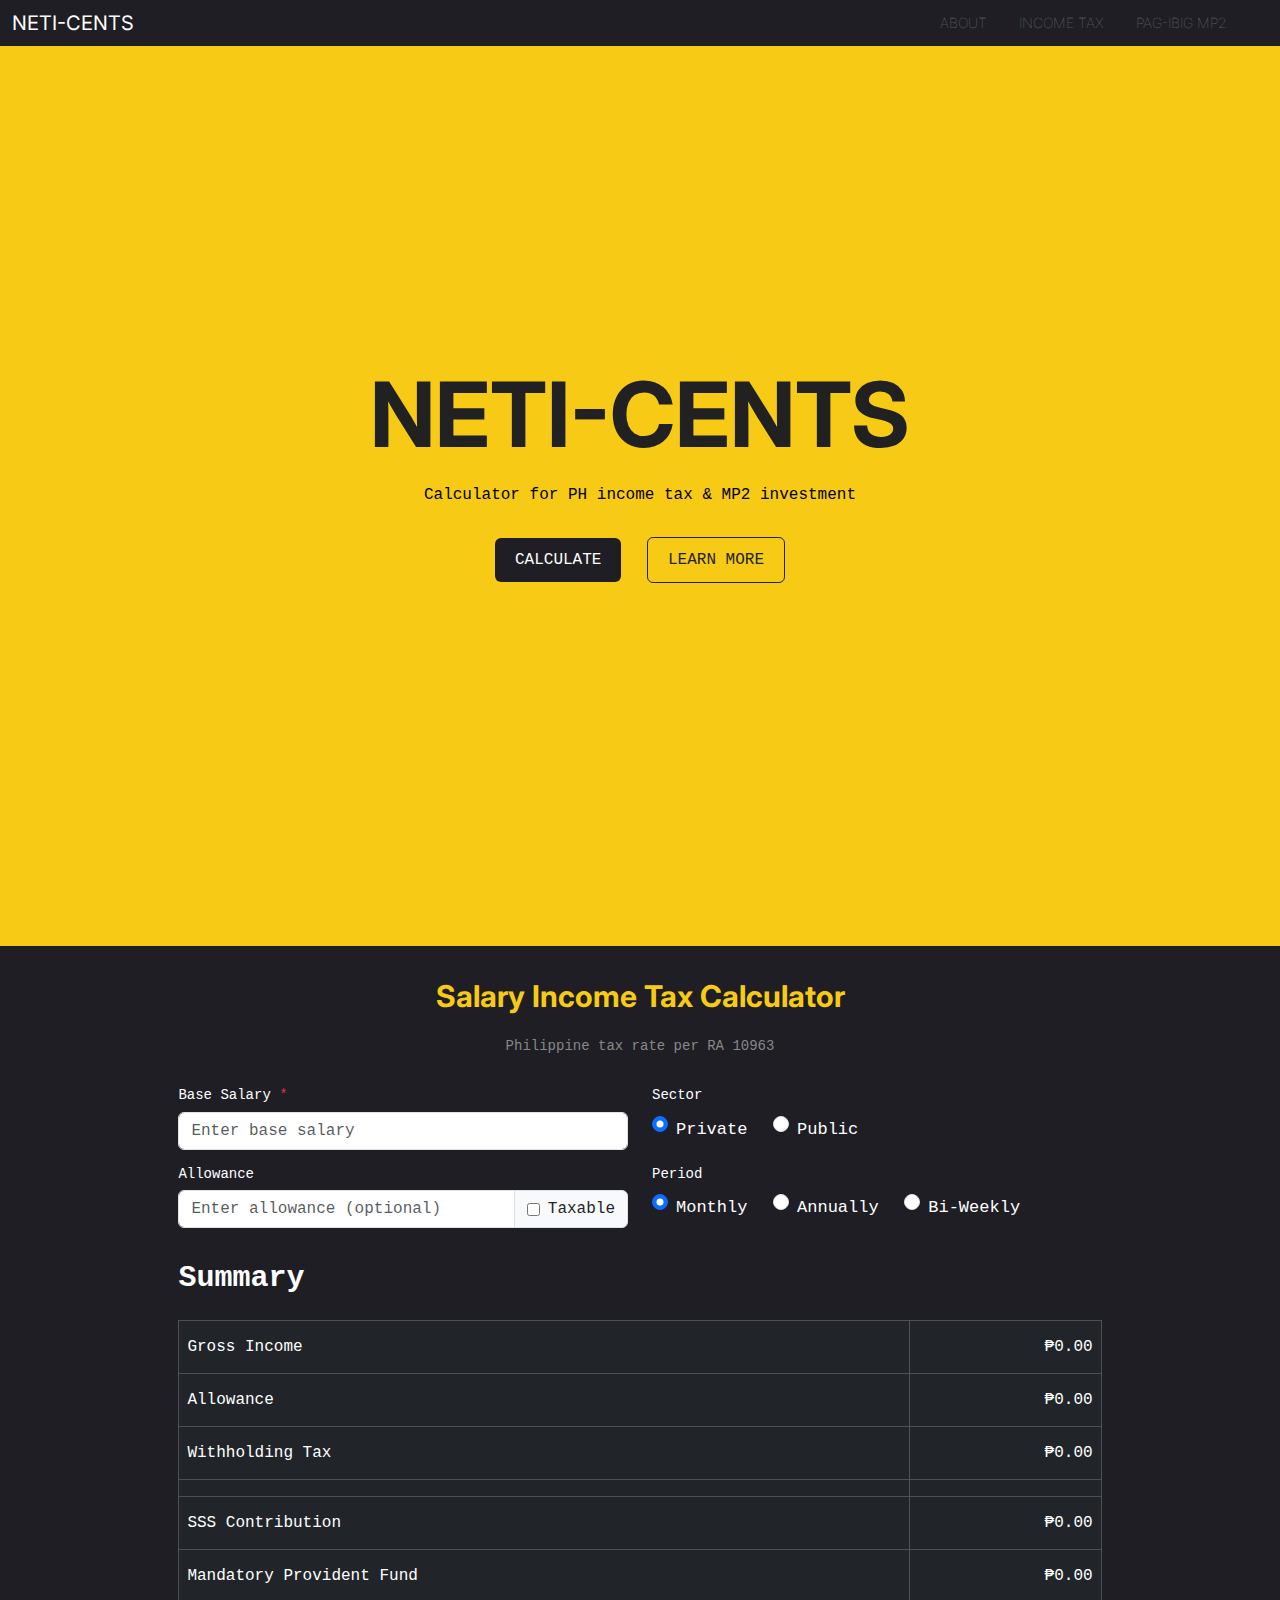
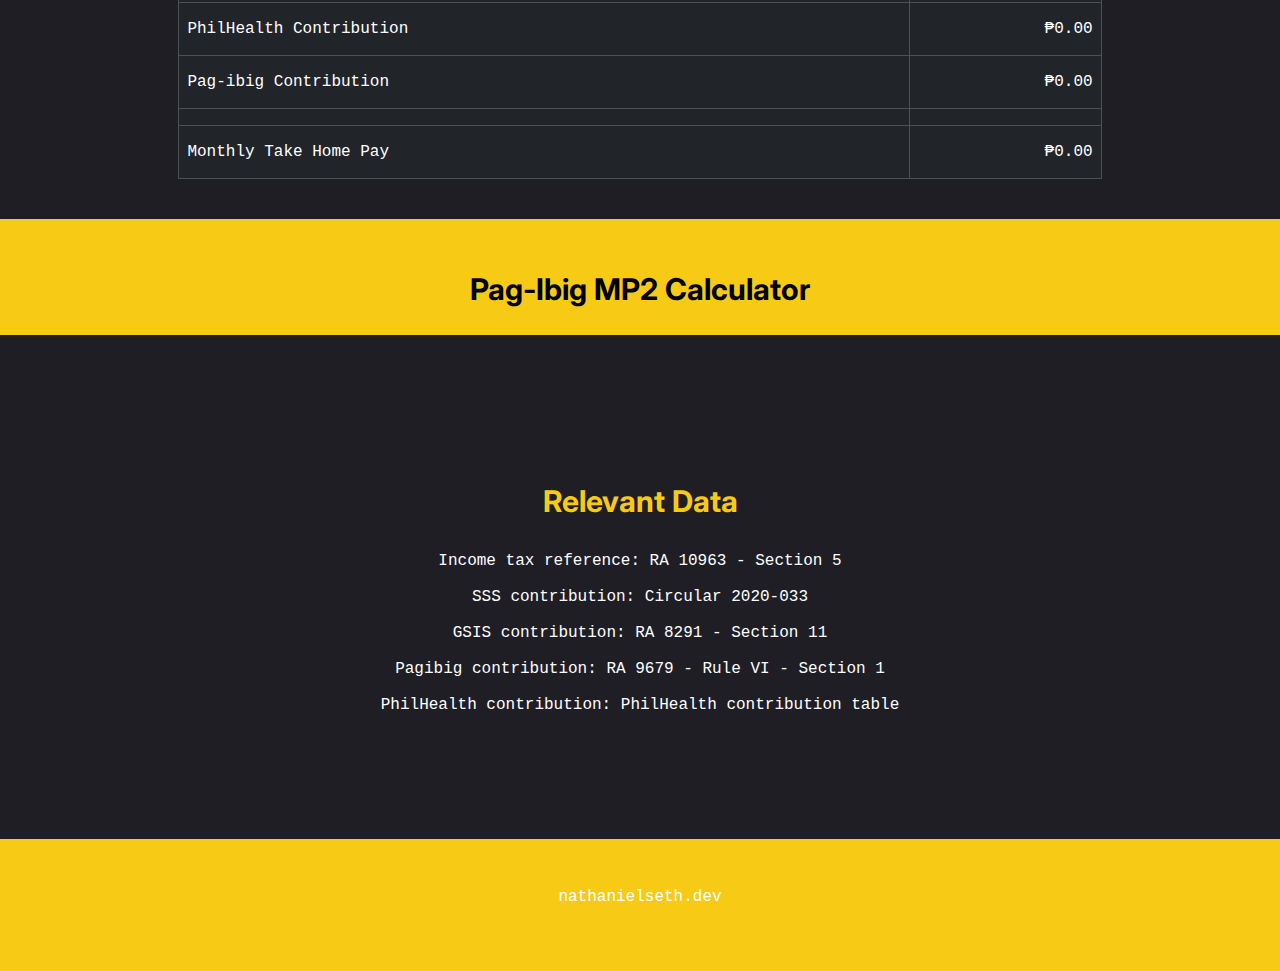
==== index.html @ 1120390a "coloring revamp" ====
<!DOCTYPE html>
<html lang="en">
<head>
    <meta charset="UTF-8">
    <meta name="viewport" content="width=device-width, initial-scale=1.0">
    <title>Neti-Cents</title>
    <link href="https://cdn.jsdelivr.net/npm/bootstrap@5.3.1/dist/css/bootstrap.min.css" rel="stylesheet">
    <link rel="stylesheet" href="src/styles.css">
    <link rel="preconnect" href="https://fonts.googleapis.com">
    <link rel="preconnect" href="https://fonts.gstatic.com" crossorigin>
    <link href="https://fonts.googleapis.com/css2?family=Inter:wght@700&display=swap" rel="stylesheet">
</head>
<body>
    <!-- Navbar -->
    <nav class="navbar navbar-expand-lg navbar-dark bg-f7cb15" aria-label="Fifth navbar example">
        <div class="container-fluid">
            <a class="navbar-brand text-yellow inter" href="#">NETI-CENTS</a>
            <button class="navbar-toggler" type="button" data-bs-toggle="collapse" data-bs-target="#navbarsExample05"
                aria-controls="navbarsExample05" aria-expanded="false" aria-label="Toggle navigation">
                <span class="navbar-toggler-icon"></span>
            </button>
            <div class="collapse navbar-collapse" id="navbarsExample05">
                <ul class="navbar-nav ms-auto mb-2 mb-lg-0">
                    <li class="nav-item">
                        <a class="nav-link active" aria-current="page" href="#about">ABOUT</a>
                    </li>
                    <li class="nav-item">
                        <a class="nav-link active" href="#income-tax" data-bs-offset="0">INCOME TAX</a>
                    </li>
                    <li class="nav-item">
                        <a class="nav-link active" href="#mp2-dividends">PAG-IBIG MP2</a>
                    </li>
                </ul>
            </div>
        </div>
    </nav>

    <!-- About Section -->
    <section id="about" class="min-vh-100 d-flex align-items-center text-center yellow">
        <div class="container mb-5">
            <h1 class="text-uppercase fw-bolder display-1 neticents mt-0">NETI-CENTS</h1>
            <p class="text-black mt-1 mb-4">
          Calculator for PH income tax & MP2 investment
        </p>
            <div>
                <a href="#income-tax" class="btn btn-custom me-2">CALCULATE</a>
                <a href="#" class="btn btn-custom btn-learn-more ms-2">LEARN MORE</a>
            </div>
        </div>
    </section>

    <!-- Income Tax Calculator Container -->
    <section id="income-tax" class="py-4">
      <div class="container">
        <h2 class="text-center mt-2 inter">Salary Income Tax Calculator</h2>
        <h5 class="text-center mt-0 text-gray">
          Philippine tax rate per RA 10963
        </h5>
        <div class="row">
          <div class="col-md-6">
            <h5 class="text-white mt-4">
              Base Salary <span class="text-danger">*</span>
            </h5>
            <div class="mb-3">
              <input
                type="text"
                class="form-control"
                id="baseSalary"
                placeholder="Enter base salary"
                required
                oninput="this.value = formatNumber(this.value);"
              />
            </div>

            <h5 class="text-white">Allowance</h5>
            <div class="mb-3">
              <div class="input-group">
                <input
                  type="text"
                  class="form-control"
                  id="allowance"
                  placeholder="Enter allowance (optional)"
                  oninput="this.value = formatNumber(this.value);"
                />
                <div class="input-group-text">
                  <input type="checkbox" id="allowanceTaxable" />
                  <span class="ms-2">Taxable</span>
                </div>
              </div>
            </div>
          </div>
          <div class="col-md-6">
            <h5 class="text-white mt-4">Sector</h5>
            <div class="form-check form-check-inline">
              <input
                class="form-check-input"
                type="radio"
                name="sector"
                id="privateSector"
                value="private"
                checked
              />
              <label
                class="form-check-label text-white smaller-label"
                for="privateSector"
                >Private</label
              >
            </div>
            <div class="form-check form-check-inline">
              <input
                class="form-check-input"
                type="radio"
                name="sector"
                id="publicSector"
                value="public"
              />
              <label
                class="form-check-label text-white smaller-label"
                for="publicSector"
                >Public</label
              >
            </div>

            <h5 class="text-white mt-3">Period</h5>
            <div class="form-check form-check-inline">
              <input
                class="form-check-input"
                type="radio"
                name="period"
                id="monthly"
                value="monthly"
                checked
              />
              <label
                class="form-check-label text-white smaller-label"
                for="monthly"
                >Monthly</label
              >
            </div>
            <div class="form-check form-check-inline">
              <input
                class="form-check-input"
                type="radio"
                name="period"
                id="annually"
                value="annually"
              />
              <label
                class="form-check-label text-white smaller-label"
                for="annually"
                >Annually</label
              >
            </div>
            <div class="form-check form-check-inline">
              <input
                class="form-check-input"
                type="radio"
                name="period"
                id="biWeekly"
                value="bi-weekly"
              />
              <label
                class="form-check-label text-white smaller-label"
                for="biWeekly"
                >Bi-Weekly</label
              >
            </div>
          </div>
        </div>
      </div>

      <!-- Summary Table -->
      <div class="container">
        <h2 class="text-white mt-3">Summary</h2>
        <div class="table-responsive mt-0">
          <table class="table table-bordered table-dark">
            <tbody>
              <tr>
                <td class="tableText">Gross Income</td>
                <td class="tableAmount tableText">
                  ₱<span id="grossIncome">0.00</span>
                </td>
              </tr>
              <tr>
                <td class="tableText">Allowance</td>
                <td class="tableAmount tableText">
                  ₱<span id="allowanceAmount">0.00</span>
                </td>
              </tr>
              <tr></tr>
              <tr>
                <td class="tableText">Withholding Tax</td>
                <td class="tableAmount tableText">
                  ₱<span id="allowanceAmount">0.00</span>
                </td>
              </tr>
              <tr>
                <td></td>
                <td><span></span></td>
              </tr>
              <tr>
                <td class="tableText">SSS Contribution</td>
                <td class="tableAmount tableText">
                  ₱<span id="sssAmount">0.00</span>
                </td>
              </tr>
              <tr>
                <td class="tableText">Mandatory Provident Fund</td>
                <td class="tableAmount tableText">
                  ₱<span id="mpfAmount">0.00</span>
                </td>
              </tr>
              <tr>
                <td class="tableText">PhilHealth Contribution</td>
                <td class="tableAmount tableText">
                  ₱<span id="philhealthAmount tableText">0.00</span>
                </td>
              </tr>
              <tr>
                <td class="tableText">Pag-ibig Contribution</td>
                <td class="tableAmount tableText">
                  ₱<span id="pagibigAmount">0.00</span>
                </td>
              </tr>
              <tr>
                <td></td>
                <td><span></span></td>
              </tr>
              <tr>
                <td class="tableText">Monthly Take Home Pay</td>
                <td class="tableAmount tableText">
                  ₱<span id="takeHomePay">0.00</span>
                </td>
              </tr>
            </tbody>
          </table>
        </div>
      </div>
    </section>

    <!-- MP2 Dividends Calculator -->
    <section id="mp2-dividends" class="py-1 yellow">
      <div class="container">
        <h2 class="text-center mt-5 text-black inter">Pag-Ibig MP2 Calculator</h2>
      </div>
    </section>

    <!-- Relevant Data Section -->
    <section id="relevant-data class="py-1 white">
      <div class="container-fluid">
        <h2 class="text-center mt-5 inter">Relevant Data</h2>
        <p class="text-center">
          Income tax reference: RA 10963 - Section 5<br />SSS contribution:
          Circular 2020-033<br />GSIS contribution: RA 8291 - Section 11<br />Pagibig
          contribution: RA 9679 - Rule VI - Section 1<br />PhilHealth
          contribution: PhilHealth contribution table
        </p>
      </div>
    </section>

    <!-- Footer -->
    <footer>
      <div>
        <p>nathanielseth.dev</p>
      </div>
    </footer>

    <script src="https://cdn.jsdelivr.net/npm/bootstrap@5.3.1/dist/js/bootstrap.min.js"></script>
    <script src="src/script.js"></script>
  </body>
</html>
---- src/styles.css ----
body,
h2,
h3,
h4,
h5,
#text,
#text2,
#text3,
#text4,
#hidden {
  font-family: 'Jetbrains Mono', monospace;
}

body {
  background-color: #1e1e24;
  font-style: normal;
  font-weight: 400;
  line-height: 36px;
  margin: 0;
  color: #ffffff;
}

section {
  position: relative;
  padding: 100px 13vw;
}

.container3 {
  margin: 2rem 4rem;
  padding: 2rem 4rem;
  background: rgba(255, 255, 255, 0.3);
  box-shadow: 5px 4px 4px rgba(0, 0, 0, 0.25);
}

.neticents {
  font-family: 'Inter';
  font-weight: bold;
  font-size: 90px;
  margin-top: -200;
  color: #212121;
}

#text {
  font-size: 20px;
  margin-top: 30px;
}

.smaller-label {
  font-size: 17px;
}

.btn-custom {
  background-color: #1e1e24;
  color: #ffffff;
  border: none;
  padding: 10px 20px;
  text-decoration: none;
  transition: background-color 0.3s ease, transform 0.3s ease;
}

.btn-custom:hover {
  background-color: #ffffff;
  color: #000;
  transform: scale(1.05);
}

.btn-custom:focus {
  outline: none;
}

.btn-learn-more {
  background-color: transparent;
  border: 1.5px solid #212121;
  color: #212121;
}

.btn-learn-more:hover {
  background-color: transparent;
  color: #ffffff;
  border: 1px solid #ffffff;
}

.navbar {
  background: #1e1e24;
  display: flex;
  justify-content: flex-end;
  align-items: center;
  padding: 0px;
}

.navbar a.nav-link {
  font-family: 'Inter';
  font-size: 14px;
  font-weight: 100;
  margin: 0 -17px;
  padding: 3px 5px;
  text-decoration: none;
  transition: color 0.3s;
}

.navbar a.nav-link:hover {
  color: #ffffff !important;
}

.navbar-toggler {
  color: black;
}

.navbar-toggler-icon {
  background-color: black;
}

.navbar a.nav-link.active {
  color: gray;
}

.nav-item {
  padding-right: 50px;
}

h2 {
  font-weight: 700;
  font-size: 30px;
  color: #f7cb15;
  margin-top: 600px;
  margin-bottom: 1.5rem;
}

.slabs li {
  font-weight: 300;
  font-size: 22px;
  color: #000000;
}

#text2,
#text3,
#text4 {
  font-weight: 300;
  font-size: 22px;
  color: #ffffff;
}

ul,
li {
  list-style-type: none;
}

.container3 ul li::before {
  content: '\2022';
  color: #020074;
  font-weight: bold;
  display: inline-block;
  width: 1em;
  margin-left: -1em;
  margin-right: 0.5em;
}

h3 {
  font-weight: 700;
  font-size: 30px;
  color: #f7cb15;
  margin-top: 3rem;
  margin-bottom: 3rem;
}

h5 {
  font-weight: lighter;
  font-size: 14px;
  color: #f7cb15;
}

#main-footer {
  background: #f7cb15;
  color: #ffffff;
  text-align: center;
  padding: 10px;
  height: 230px;
}

footer {
  background: #f7cb15;
  color: #ffffff;
  text-align: center;
  padding: 40px 0;
}

.container-box {
  background: #ffffff;
  box-shadow: 8px 4px 4px rgba(0, 0, 0, 0.25);
  display: flex;
  flex-wrap: wrap;
  justify-content: center;
  align-items: center;
  width: 400px;
  height: max-content;
  padding: 1rem;
}

.text-gray {
  color: #888888;
}

.tableAmount {
  text-align: right;
}

.tableText {
  font-size: 16px;
}

.yellow {
  background: #f7cb15;
}

.inter {
  font-family: 'Inter';
}
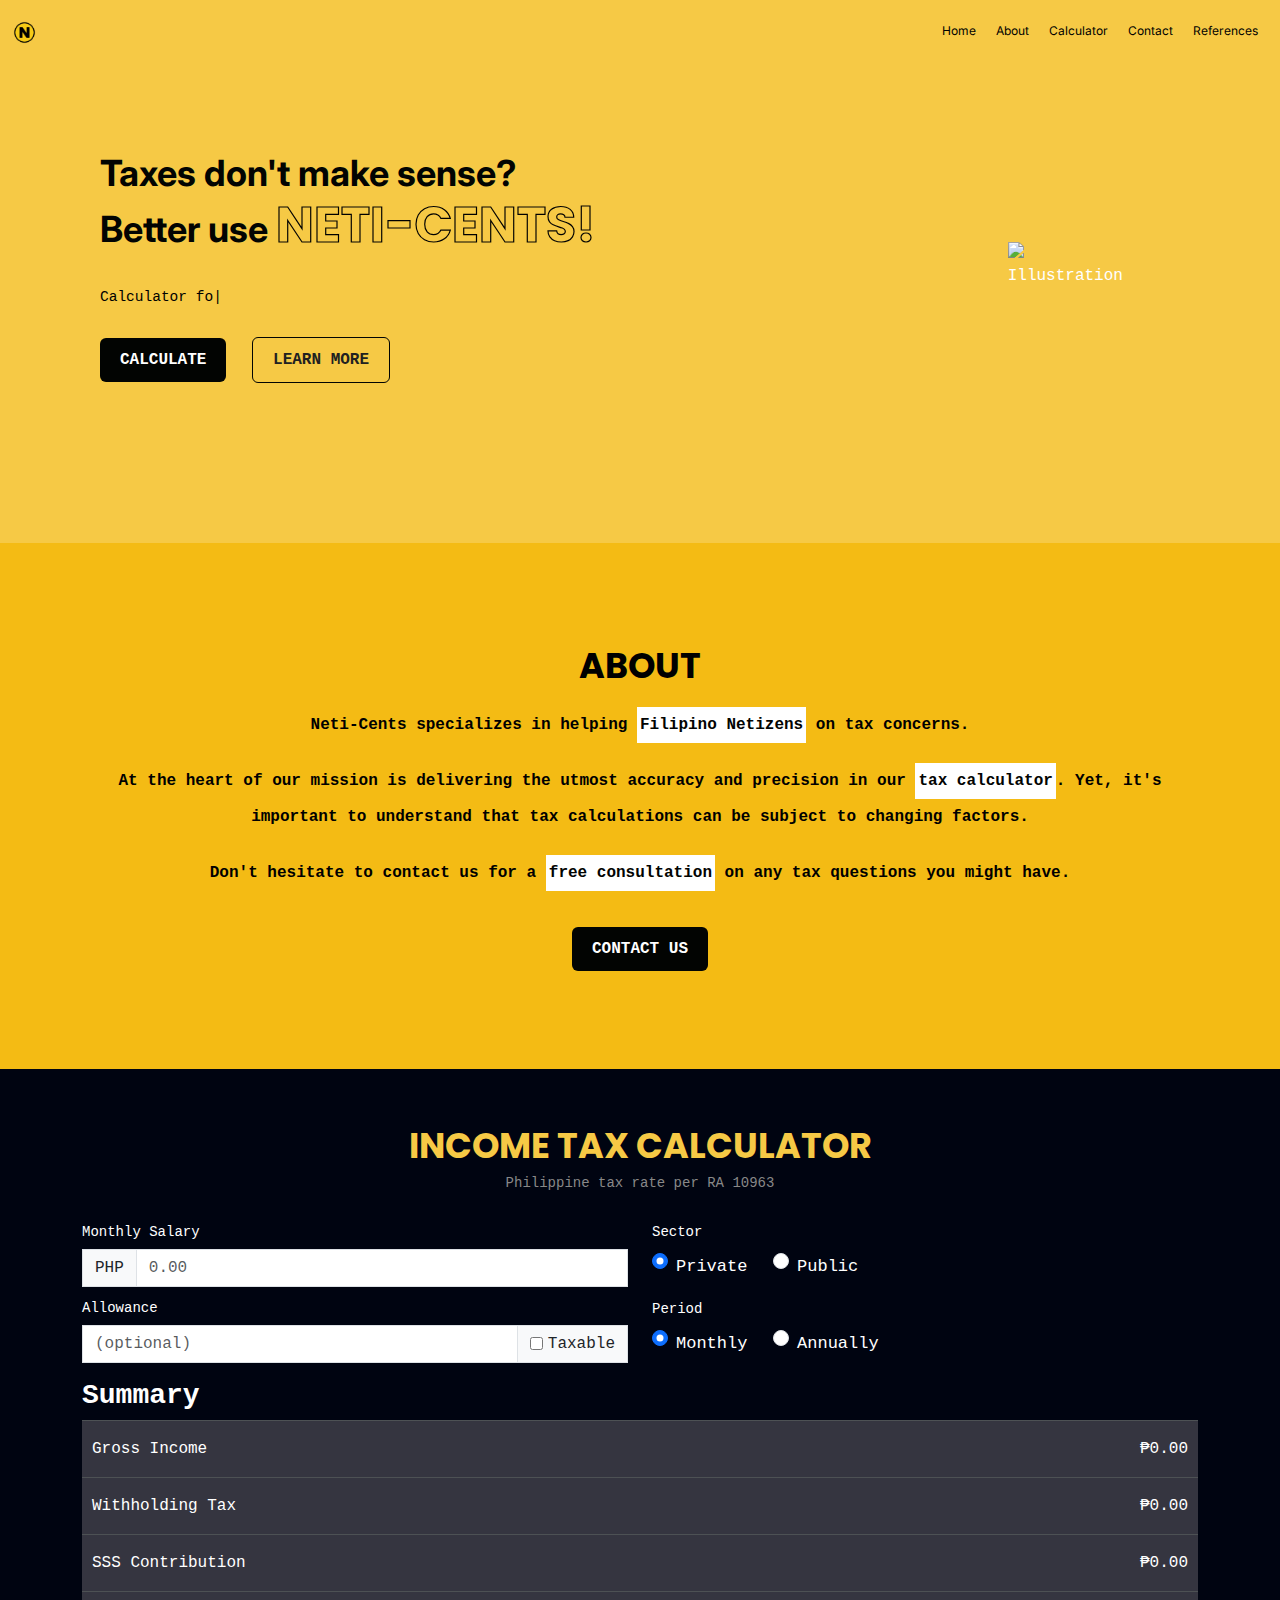
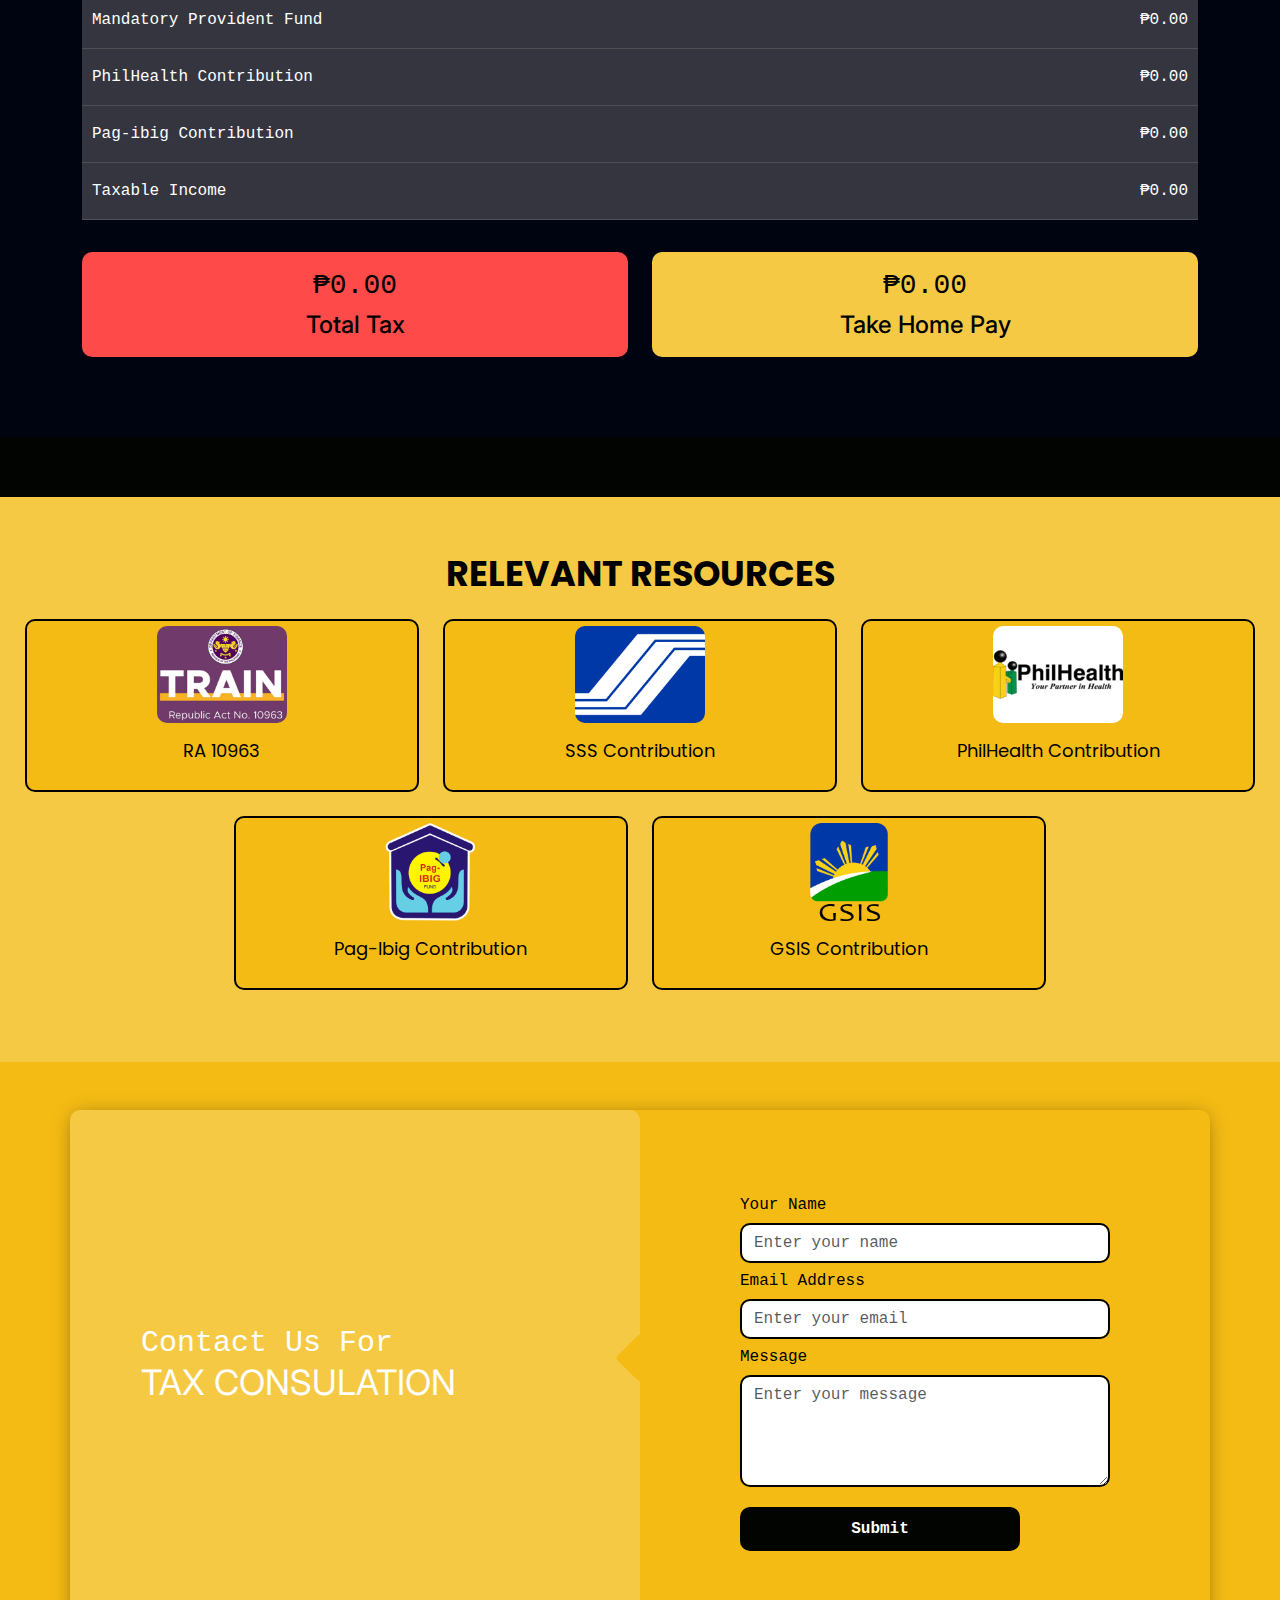
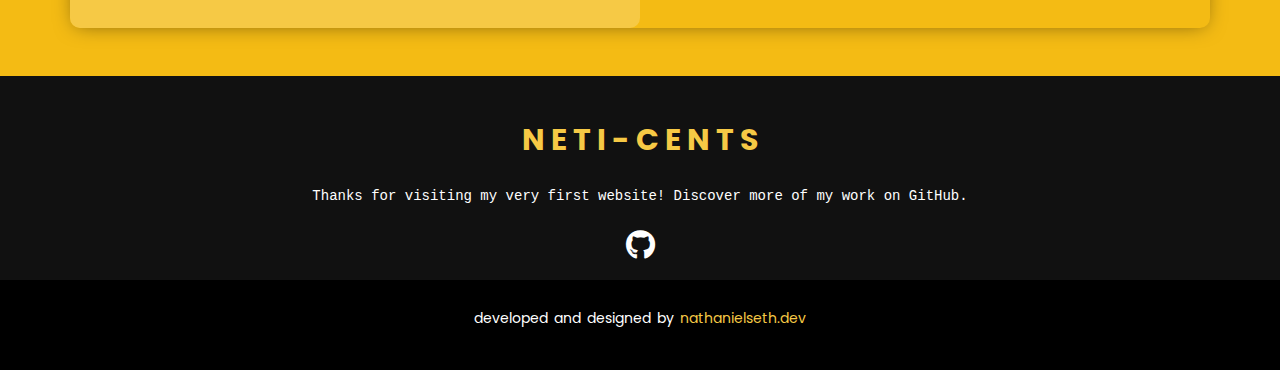
==== commit 6824987c: "styles: UI overhaul- add: about, contacts" ====
--- a/index.html
+++ b/index.html
@@ -1,271 +1,323 @@
 <!DOCTYPE html>
 <html lang="en">
+
 <head>
-    <meta charset="UTF-8">
-    <meta name="viewport" content="width=device-width, initial-scale=1.0">
-    <title>Neti-Cents</title>
-    <link href="https://cdn.jsdelivr.net/npm/bootstrap@5.3.1/dist/css/bootstrap.min.css" rel="stylesheet">
-    <link rel="stylesheet" href="src/styles.css">
-    <link rel="preconnect" href="https://fonts.googleapis.com">
-    <link rel="preconnect" href="https://fonts.gstatic.com" crossorigin>
-    <link href="https://fonts.googleapis.com/css2?family=Inter:wght@700&display=swap" rel="stylesheet">
+  <meta charset="UTF-8" />
+  <meta name="viewport" content="width=device-width, initial-scale=1.0" />
+  <title>Neti-Cents</title>
+  <meta name="description" content="Neti-Cents - Calculator for PH income tax" />
+  <link href="https://cdn.jsdelivr.net/npm/bootstrap@5.3.1/dist/css/bootstrap.min.css" rel="stylesheet" />
+  <link rel="stylesheet" href="styles/styles.css" />
+  <link rel="preconnect" href="https://fonts.googleapis.com" />
+  <link rel="preconnect" href="https://fonts.gstatic.com" crossorigin>
+  <link href="https://fonts.googleapis.com/css2?family=Inter:wght@700&family=Poppins:wght@500&display=swap"
+    rel="stylesheet">
+  <link href="https://fonts.googleapis.com/css2?family=Inter:wght@700&display=swap" rel="stylesheet" />
+  <link rel="stylesheet" href="https://cdnjs.cloudflare.com/ajax/libs/font-awesome/5.15.4/css/all.min.css" />
 </head>
+
 <body>
-    <!-- Navbar -->
-    <nav class="navbar navbar-expand-lg navbar-dark bg-f7cb15" aria-label="Fifth navbar example">
-        <div class="container-fluid">
-            <a class="navbar-brand text-yellow inter" href="#">NETI-CENTS</a>
-            <button class="navbar-toggler" type="button" data-bs-toggle="collapse" data-bs-target="#navbarsExample05"
-                aria-controls="navbarsExample05" aria-expanded="false" aria-label="Toggle navigation">
-                <span class="navbar-toggler-icon"></span>
-            </button>
-            <div class="collapse navbar-collapse" id="navbarsExample05">
-                <ul class="navbar-nav ms-auto mb-2 mb-lg-0">
-                    <li class="nav-item">
-                        <a class="nav-link active" aria-current="page" href="#about">ABOUT</a>
-                    </li>
-                    <li class="nav-item">
-                        <a class="nav-link active" href="#income-tax" data-bs-offset="0">INCOME TAX</a>
-                    </li>
-                    <li class="nav-item">
-                        <a class="nav-link active" href="#mp2-dividends">PAG-IBIG MP2</a>
-                    </li>
-                </ul>
-            </div>
-        </div>
-    </nav>
-
-    <!-- About Section -->
-    <section id="about" class="min-vh-100 d-flex align-items-center text-center yellow">
-        <div class="container mb-5">
-            <h1 class="text-uppercase fw-bolder display-1 neticents mt-0">NETI-CENTS</h1>
-            <p class="text-black mt-1 mb-4">
-          Calculator for PH income tax & MP2 investment
-        </p>
-            <div>
-                <a href="#income-tax" class="btn btn-custom me-2">CALCULATE</a>
-                <a href="#" class="btn btn-custom btn-learn-more ms-2">LEARN MORE</a>
-            </div>
-        </div>
-    </section>
-
-    <!-- Income Tax Calculator Container -->
-    <section id="income-tax" class="py-4">
-      <div class="container">
-        <h2 class="text-center mt-2 inter">Salary Income Tax Calculator</h2>
-        <h5 class="text-center mt-0 text-gray">
-          Philippine tax rate per RA 10963
-        </h5>
-        <div class="row">
-          <div class="col-md-6">
-            <h5 class="text-white mt-4">
-              Base Salary <span class="text-danger">*</span>
-            </h5>
-            <div class="mb-3">
-              <input
-                type="text"
-                class="form-control"
-                id="baseSalary"
-                placeholder="Enter base salary"
-                required
-                oninput="this.value = formatNumber(this.value);"
-              />
-            </div>
-
-            <h5 class="text-white">Allowance</h5>
-            <div class="mb-3">
-              <div class="input-group">
-                <input
-                  type="text"
-                  class="form-control"
-                  id="allowance"
-                  placeholder="Enter allowance (optional)"
-                  oninput="this.value = formatNumber(this.value);"
-                />
-                <div class="input-group-text">
-                  <input type="checkbox" id="allowanceTaxable" />
-                  <span class="ms-2">Taxable</span>
-                </div>
+  <!-- Navbar -->
+  <nav class="navbar navbar-expand-lg navbar-dark">
+    <div class="container-fluid">
+      <a class="navbar-brand text-yellow inter" href="#"><img id="logo" src="./images/logo.png" alt="N"
+          draggable="false" height="25" /></a>
+      <button class="navbar-toggler" type="button" data-bs-toggle="collapse" data-bs-target="#navbarsExample05"
+        aria-controls="navbarsExample05" aria-expanded="false" aria-label="Toggle navigation">
+        <span class="navbar-toggler-icon"></span>
+      </button>
+      <div class="collapse navbar-collapse" id="navbarsExample05">
+        <ul class="navbar-nav ms-auto ms-auto mb-2 mb-lg-0">
+          <li class="nav-item">
+            <a class="nav-link mx-2 text-black" aria-current="page" href="#home">Home</a>
+          </li>
+          <li class="nav-item">
+            <a class="nav-link mx-2 text-black" href="#about" data-bs-offset="0">About</a>
+          </li>
+          <li class="nav-item">
+            <a class="nav-link mx-2 text-black" href="#income-tax">Calculator</a>
+          </li>
+          <li class="nav-item">
+            <a class="nav-link mx-2 text-black" href="#contact">Contact</a>
+          </li>
+          <li class="nav-item">
+            <a class="nav-link mx-2 text-black" href="#relevant-data">References</a>
+          </li>
+        </ul>
+      </div>
+    </div>
+  </nav>
+
+  <!-- Hero Section -->
+  <section id="home" class="yellow">
+    <div class="row">
+      <h2>Taxes don't make sense?<br>Better use <span>NETI-CENTS!</span></h2>
+      <p class="text-black mt-1 typewriter" id="typewriter-text"></p>
+      <div>
+        <a href="#income-tax" class="btn btn-custom me-2">CALCULATE</a>
+        <a href="#about" class="btn btn-custom btn-learn-more ms-2">LEARN MORE</a>
+      </div>
+    </div>
+    <div class="image">
+      <img src="./images/illustration.png" alt="Illustration" class="illustration" />
+    </div>
+  </section>
+
+  <!-- About -->
+  <section id="about" class="dark-yellow py-5">
+    <div class="container text-center about">
+      <h2 class="title text-black mt-1">ABOUT</h2>
+      <p class="text-black bold-text">Neti-Cents specializes in helping <span class="white-highlight">Filipino
+          Netizens</span>
+        on tax concerns.</p>
+      <p class="text-black bold-text">
+        At the heart of our mission is delivering the utmost accuracy and precision in our <span
+          class="white-highlight">tax calculator</span>. Yet, it's
+        important to
+        understand that tax calculations can be subject to changing factors.
+      </p>
+      <p class="text-black bold-text">
+        Don't hesitate to contact us for a <span class="white-highlight">free consultation</span> on any tax questions
+        you might
+        have.</p>
+      <a href="#contact" class="btn btn-custom btn-contact-us mt-3">CONTACT US</a>
+    </div>
+  </section>
+
+
+  <!-- Income Tax Calculator Container -->
+  <section id="income-tax" class="tax-container py-5">
+    <div class="container">
+      <h2 class="title text-center mt-2">INCOME TAX CALCULATOR</h2>
+      <h5 class="text-center mt-0 text-gray">
+        Philippine tax rate per RA 10963
+      </h5>
+      <div class="row">
+        <div class="col-md-6">
+          <h5 class="text-white mt-4">
+            Monthly Salary
+          </h5>
+          <div class="text-field">
+            <div class="input-group">
+              <span class="input-group-text">PHP</span>
+              <input type="text" class="form-control" id="monthlySalary" placeholder="0.00" oninput="calculateTax();" />
+            </div>
+          </div>
+
+          <h5 class="text-white allowance">Allowance</h5>
+          <div class="text-field">
+            <div class="input-group">
+              <input type="text" class="form-control" id="allowance" placeholder="(optional)"
+                oninput="calculateTax();" />
+              <div class="input-group-text">
+                <input type="checkbox" id="allowanceTaxable" />
+                <span class="taxableCheck">Taxable</span>
               </div>
             </div>
           </div>
-          <div class="col-md-6">
-            <h5 class="text-white mt-4">Sector</h5>
-            <div class="form-check form-check-inline">
-              <input
-                class="form-check-input"
-                type="radio"
-                name="sector"
-                id="privateSector"
-                value="private"
-                checked
-              />
-              <label
-                class="form-check-label text-white smaller-label"
-                for="privateSector"
-                >Private</label
-              >
-            </div>
-            <div class="form-check form-check-inline">
-              <input
-                class="form-check-input"
-                type="radio"
-                name="sector"
-                id="publicSector"
-                value="public"
-              />
-              <label
-                class="form-check-label text-white smaller-label"
-                for="publicSector"
-                >Public</label
-              >
-            </div>
-
-            <h5 class="text-white mt-3">Period</h5>
-            <div class="form-check form-check-inline">
-              <input
-                class="form-check-input"
-                type="radio"
-                name="period"
-                id="monthly"
-                value="monthly"
-                checked
-              />
-              <label
-                class="form-check-label text-white smaller-label"
-                for="monthly"
-                >Monthly</label
-              >
-            </div>
-            <div class="form-check form-check-inline">
-              <input
-                class="form-check-input"
-                type="radio"
-                name="period"
-                id="annually"
-                value="annually"
-              />
-              <label
-                class="form-check-label text-white smaller-label"
-                for="annually"
-                >Annually</label
-              >
-            </div>
-            <div class="form-check form-check-inline">
-              <input
-                class="form-check-input"
-                type="radio"
-                name="period"
-                id="biWeekly"
-                value="bi-weekly"
-              />
-              <label
-                class="form-check-label text-white smaller-label"
-                for="biWeekly"
-                >Bi-Weekly</label
-              >
-            </div>
-          </div>
-        </div>
-      </div>
-
-      <!-- Summary Table -->
-      <div class="container">
-        <h2 class="text-white mt-3">Summary</h2>
-        <div class="table-responsive mt-0">
-          <table class="table table-bordered table-dark">
-            <tbody>
-              <tr>
-                <td class="tableText">Gross Income</td>
-                <td class="tableAmount tableText">
-                  ₱<span id="grossIncome">0.00</span>
-                </td>
-              </tr>
-              <tr>
-                <td class="tableText">Allowance</td>
-                <td class="tableAmount tableText">
-                  ₱<span id="allowanceAmount">0.00</span>
-                </td>
-              </tr>
-              <tr></tr>
-              <tr>
-                <td class="tableText">Withholding Tax</td>
-                <td class="tableAmount tableText">
-                  ₱<span id="allowanceAmount">0.00</span>
-                </td>
-              </tr>
-              <tr>
-                <td></td>
-                <td><span></span></td>
-              </tr>
-              <tr>
-                <td class="tableText">SSS Contribution</td>
-                <td class="tableAmount tableText">
-                  ₱<span id="sssAmount">0.00</span>
-                </td>
-              </tr>
-              <tr>
-                <td class="tableText">Mandatory Provident Fund</td>
-                <td class="tableAmount tableText">
-                  ₱<span id="mpfAmount">0.00</span>
-                </td>
-              </tr>
-              <tr>
-                <td class="tableText">PhilHealth Contribution</td>
-                <td class="tableAmount tableText">
-                  ₱<span id="philhealthAmount tableText">0.00</span>
-                </td>
-              </tr>
-              <tr>
-                <td class="tableText">Pag-ibig Contribution</td>
-                <td class="tableAmount tableText">
-                  ₱<span id="pagibigAmount">0.00</span>
-                </td>
-              </tr>
-              <tr>
-                <td></td>
-                <td><span></span></td>
-              </tr>
-              <tr>
-                <td class="tableText">Monthly Take Home Pay</td>
-                <td class="tableAmount tableText">
-                  ₱<span id="takeHomePay">0.00</span>
-                </td>
-              </tr>
-            </tbody>
-          </table>
-        </div>
-      </div>
-    </section>
-
-    <!-- MP2 Dividends Calculator -->
-    <section id="mp2-dividends" class="py-1 yellow">
-      <div class="container">
-        <h2 class="text-center mt-5 text-black inter">Pag-Ibig MP2 Calculator</h2>
-      </div>
-    </section>
-
-    <!-- Relevant Data Section -->
-    <section id="relevant-data class="py-1 white">
-      <div class="container-fluid">
-        <h2 class="text-center mt-5 inter">Relevant Data</h2>
-        <p class="text-center">
-          Income tax reference: RA 10963 - Section 5<br />SSS contribution:
-          Circular 2020-033<br />GSIS contribution: RA 8291 - Section 11<br />Pagibig
-          contribution: RA 9679 - Rule VI - Section 1<br />PhilHealth
-          contribution: PhilHealth contribution table
-        </p>
-      </div>
-    </section>
-
-    <!-- Footer -->
-    <footer>
-      <div>
-        <p>nathanielseth.dev</p>
-      </div>
-    </footer>
-
-    <script src="https://cdn.jsdelivr.net/npm/bootstrap@5.3.1/dist/js/bootstrap.min.js"></script>
-    <script src="src/script.js"></script>
-  </body>
-</html>
+        </div>
+        <div class="col-md-6">
+          <h5 class="text-white mt-4">Sector</h5>
+          <div class="form-check form-check-inline">
+            <input class="form-check-input" type="radio" name="sector" id="privateSector" value="private" checked
+              onchange="calculateTax();" />
+            <label class="form-check-label text-white smaller-label" for="privateSector">Private</label>
+          </div>
+          <div class="form-check form-check-inline">
+            <input class="form-check-input" type="radio" name="sector" id="publicSector" value="public"
+              onchange="calculateTax();" />
+            <label class="form-check-label text-white smaller-label" for="publicSector">Public</label>
+          </div>
+          <h5 class="text-white mt-3">Period</h5>
+          <div class="form-check form-check-inline">
+            <input class="form-check-input" type="radio" name="period" id="monthly" value="monthly" checked
+              onchange="calculateTax();" />
+            <label class="form-check-label text-white smaller-label" for="monthly">Monthly</label>
+          </div>
+          <div class="form-check form-check-inline">
+            <input class="form-check-input" type="radio" name="period" id="annually" value="annually"
+              onchange="calculateTax();" />
+            <label class="form-check-label text-white smaller-label" for="annually">Annually</label>
+          </div>
+        </div>
+        <!-- Summary Table -->
+        <div class="container">
+          <h2 class="text-white mt-3">Summary</h2>
+          <div class="table-responsive mt-0">
+            <table class="table table-bordered table-dark">
+              <tbody>
+                <tr>
+                  <td class="tableText">Gross Income</td>
+                  <td class="tableAmount tableText">
+                    ₱<span id="grossIncome">0.00</span>
+                  </td>
+                </tr>
+                <tr>
+                  <td class="tableText">Withholding Tax</td>
+                  <td class="tableAmount tableText">
+                    ₱<span id="withholdingTax">0.00</span>
+                  </td>
+                </tr>
+                <tr>
+                  <td class="tableText">SSS Contribution</td>
+                  <td class="tableAmount tableText">
+                    ₱<span id="sssAmount">0.00</span>
+                  </td>
+                </tr>
+                <tr>
+                  <td class="tableText">Mandatory Provident Fund</td>
+                  <td class="tableAmount tableText">
+                    ₱<span id="mpfAmount">0.00</span>
+                  </td>
+                </tr>
+                <tr>
+                  <td class="tableText">PhilHealth Contribution</td>
+                  <td class="tableAmount tableText">
+                    ₱<span id="philhealthAmount">0.00</span>
+                  </td>
+                </tr>
+                <tr>
+                  <td class="tableText">Pag-ibig Contribution</td>
+                  <td class="tableAmount tableText">
+                    ₱<span id="pagibigAmount">0.00</span>
+                  </td>
+                </tr>
+                <tr>
+                  <td class="tableText">Taxable Income</td>
+                  <td class="tableAmount tableText">
+                    ₱<span id="taxableIncome">0.00</span>
+                  </td>
+                </tr>
+              </tbody>
+            </table>
+          </div>
+        </div>
+        <div class="container">
+          <div class="row">
+            <div class="col-md-6">
+              <div class="rectangle-box red-box">
+                <p></p>
+                <h3 class="text-black">₱<span id="taxDue">0.00</span></h3>
+                <h4 class="text-black inter">Total Tax</h4>
+              </div>
+            </div>
+            <div class="col-md-6">
+              <div class="rectangle-box green-box">
+                <p></p>
+                <h3 class="text-black">₱<span id="takeHomePay">0.00</span></h3>
+                <h4 class="text-black inter">Take Home Pay</h4>
+              </div>
+            </div>
+          </div>
+        </div>
+      </div>
+  </section>
+
+  <!-- reference section -->
+  <section id="relevant-data" class="py-5 text-center yellow">
+    <div class="container-fluid">
+      <h2 class="title mt-2 text-black">RELEVANT RESOURCES</h2>
+      <div class="row mt-4">
+        <div class="col-md-4 mb-4">
+          <div class="resource-box">
+            <a href="#ra10963">
+              <img src="./images/train.png" alt="RA 10963">
+              <p class="resource-title">RA 10963</p>
+            </a>
+          </div>
+        </div>
+
+        <div class="col-md-4 mb-4">
+          <div class="resource-box">
+            <a href="#sss">
+              <img src="./images/sss.png" alt="SSS">
+              <p class="resource-title">SSS Contribution</p>
+            </a>
+          </div>
+        </div>
+
+        <div class="col-md-4 mb-4">
+          <div class="resource-box">
+            <a href="#philhealth">
+              <img src="./images/philhealth.png" alt="PhilHealth">
+              <p class="resource-title">PhilHealth Contribution</p>
+            </a>
+          </div>
+        </div>
+
+        <div class="col-md-4 mb-4">
+          <div class="resource-box">
+            <a href="#pagibig">
+              <img src="./images/pag-ibig.png" alt="Pag-IBig">
+              <p class="resource-title">Pag-Ibig Contribution</p>
+            </a>
+          </div>
+        </div>
+
+        <div class="col-md-4 mb-4">
+          <div class="resource-box">
+            <a href="#gsis">
+              <img src="./images/gsis.png" alt="GSIS">
+              <p class="resource-title">GSIS Contribution</p>
+            </a>
+          </div>
+        </div>
+      </div>
+    </div>
+  </section>
+  <!-- Contact -->
+  <section id="contact" class="py-5 dark-yellow">
+    <div class="container">
+      <div class="row single-form">
+        <div class="col-lg-6 left">
+          <div class="centered-text">
+            <h2 class="text-white">Contact Us For<br><span>TAX CONSULATION</span></h2>
+          </div>
+        </div>
+        <div class="col-lg-6 right">
+          <i class="fa fa-caret-left"></i>
+          <form>
+            <div class="form-group">
+              <label for="name">Your Name</label>
+              <input type="text" class="form-control contact-control" id="name" placeholder="Enter your name">
+            </div>
+            <div class="form-group">
+              <label for="email">Email Address</label>
+              <input type="email" class="form-control contact-control" id="email" placeholder="Enter your email">
+            </div>
+            <div class="form-group">
+              <label for="message">Message</label>
+              <textarea class="form-control contact-control" id="message" rows="4"
+                placeholder="Enter your message"></textarea>
+            </div>
+            <button type="submit" class="btn btn-primary">Submit</button>
+          </form>
+        </div>
+      </div>
+    </div>
+  </section>
+
+
+  <footer>
+    <div class="footer-content">
+      <h3>N E T I - C E N T S</h3>
+      <p>Thanks for visiting my very first website! Discover more of my work on GitHub.
+      </p>
+      <a href="https://github.com/nathanielseth" class="social-link"><i class="fab fa-github"></i></a>
+    </div>
+    <div class="footer-bottom">
+      <p>developed and designed by <span>nathanielseth.dev</span></p>
+    </div>
+  </footer>
+
+
+  <button type="button" class="btn btn-danger btn-floating btn-lg" id="btn-back-to-top">
+    <i class="fas fa-arrow-up"></i>
+  </button>
+
+  <script src="https://cdn.jsdelivr.net/npm/bootstrap@5.3.1/dist/js/bootstrap.min.js"></script>
+  <script src="src/script.js"></script>
+  <script src="src/calculation.js"></script>
+</body>
+
+</html>--- a/styles/styles.css
+++ b/styles/styles.css
@@ -0,0 +1,589 @@
+:root {
+  --font-jmono: 'Jetbrains Mono', monospace;
+  --font-inter: 'Inter';
+  --font-poppins: 'Poppins';
+  --primary-bg-color: #020402;
+  --text-color: white;
+  --highlight-color: #f6c945;
+  --accent-color: #ee4266;
+  --button-hover-bg-color: white;
+  --button-hover-text-color: #000;
+  --box-shadow: 5px 4px 4px rgba(0, 0, 0, 0.25);
+}
+
+.yellow {
+  background: var(--highlight-color);
+}
+
+.dark-yellow {
+  background: #f4bb14;
+}
+
+.tax-container {
+  background: #000411;
+  margin-bottom: 60px;
+}
+
+.inter {
+  font-family: var(--font-inter);
+}
+
+.text-gray {
+  color: #888888;
+}
+
+.text-black {
+  color: var(--primary-bg-color);
+}
+
+.bold-text {
+  font-weight: 700;
+  margin: 20px;
+}
+
+.white-highlight {
+  background-color: white;
+  padding: 0px 3px;
+  display: inline-block;
+  color: var(--primary-bg-color);
+}
+
+body,
+h2,
+h3,
+h4,
+h5 {
+  font-family: var(--font-jmono);
+}
+
+body {
+  background-color: var(--primary-bg-color);
+  font-style: normal;
+  font-weight: 400;
+  line-height: 36px;
+  margin: 0;
+  color: var(--text-color);
+}
+
+h2 {
+  font-weight: 700;
+  font-size: 28px;
+  color: var(--highlight-color);
+}
+
+h4 {
+  margin-bottom: 1rem;
+}
+
+h5 {
+  font-weight: lighter;
+  font-size: 14px;
+  color: var(--highlight-color);
+}
+
+section {
+  display: flex;
+  justify-content: center;
+  align-items: center;
+  position: relative;
+  padding: 100px 1vw;
+}
+
+#home {
+  align-items: center;
+  justify-content: space-between;
+  position: relative;
+  padding: 90px 100px 160px;
+}
+
+#home h2 {
+  font-family: var(--font-inter);
+  font-size: 36px;
+  font-weight: bold;
+  color: var(--primary-bg-color);
+  margin-bottom: 20px;
+}
+
+#home h2 span {
+  -webkit-text-fill-color: transparent;
+  -webkit-text-stroke-width: 1.2px;
+  -webkit-text-stroke-color: black;
+  font-size: 50px;
+  font-family: var(--font-poppins);
+}
+
+#home .typewriter {
+  font-size: 14.5px;
+  margin-bottom: 22px;
+}
+
+.about {
+  margin: 50px;
+}
+
+.neticents {
+  font-size: 100px;
+}
+
+.illustration {
+  width: 450px;
+  height: auto;
+  padding-right: 50px;
+}
+
+.row {
+  align-items: center;
+  justify-content: center;
+  display: flex;
+}
+
+.allowance {
+  margin-top: 13px;
+}
+
+.title {
+  font-size: 35px;
+  font-family: var(--font-poppins);
+}
+
+.smaller-label {
+  font-size: 17px;
+}
+
+.btn-custom {
+  font-family: var(--font-jmono);
+  font-weight: 550;
+  background-color: var(--primary-bg-color);
+  color: var(--text-color);
+  border: none;
+  padding: 10px 20px;
+  text-decoration: none;
+  transition: background-color 0.3s ease, transform 0.3s ease;
+}
+
+.btn-custom:hover {
+  background-color: var(--button-hover-bg-color);
+  color: var(--button-hover-text-color);
+  transform: scale(1.05);
+  outline: none;
+}
+
+.btn-learn-more {
+  background-color: transparent;
+  border: 1.5px solid var(--primary-bg-color);
+  color: #212121;
+}
+
+.btn-learn-more:hover {
+  background-color: transparent;
+  color: white;
+  border: 1px solid white;
+}
+
+.navbar {
+  background: var(--highlight-color);
+  display: flex;
+  justify-content: space-between;
+  align-items: center;
+}
+
+.navbar a.nav-link {
+  font-family: var(--font-inter);
+  font-size: 12px;
+  margin: 0 2px !important;
+  padding: 3px 0px;
+  text-decoration: none;
+  display: inline-block;
+}
+
+.navbar a.nav-link:hover {
+  color: var(--text-color) !important;
+}
+
+.navbar-toggler-icon {
+  background-color: black;
+}
+
+.nav-item {
+  padding-right: 0px;
+}
+
+footer {
+  background: #111;
+  font-family: var(--font-jmono);
+  padding-top: 40px;
+  color: #fff;
+  text-align: center;
+}
+
+.footer-content {
+  display: flex;
+  align-items: center;
+  justify-content: center;
+  flex-direction: column;
+  text-align: center;
+}
+
+.footer-content h3 {
+  font-family: var(--font-poppins);
+  color: var(--highlight-color);
+  font-size: 30px;
+  font-weight: 700;
+  text-transform: capitalize;
+  line-height: 3rem;
+}
+
+.footer-content p {
+  margin: 10px auto;
+  line-height: 28px;
+  font-size: 14px;
+}
+
+.social-link {
+  text-decoration: none;
+  color: #fff;
+  margin: 10px 15px;
+}
+
+.social-link i {
+  font-size: 30px;
+  transition: color 0.4s ease;
+}
+
+.social-link:hover i {
+  color: var(--highlight-color);
+}
+
+.footer-bottom {
+  background: #000;
+  padding: 20px 0;
+  text-align: center;
+}
+
+.footer-bottom p {
+  font-family: var(--font-poppins);
+  font-size: 14px;
+  word-spacing: 2px;
+}
+
+.footer-bottom span {
+  color: var(--highlight-color);
+  font-weight: 200px;
+}
+
+.table-bordered td {
+  border: none;
+  background-color: #353540;
+  padding: 10px;
+}
+
+.tableAmount {
+  text-align: right;
+}
+
+.tableText {
+  font-size: 16px;
+}
+
+.table-text {
+  color: white;
+}
+
+.rectangle-box {
+  background-color: rgba(0, 0, 0, 0.8);
+  padding: 1px 1px;
+  margin-top: 1rem;
+  margin-bottom: 2rem;
+  text-align: center;
+  box-shadow: none;
+  border-radius: 10px;
+}
+
+.red-box {
+  background-color: #fe4a49;
+}
+
+.green-box {
+  background-color: var(--highlight-color);
+}
+
+.form-control {
+  border-radius: 0;
+}
+
+.input-group-text {
+  border-radius: 0;
+}
+
+.form-check {
+  margin-bottom: 0px;
+}
+
+.form-check-container {
+  display: flex;
+  flex-direction: column;
+  gap: 5px;
+}
+
+.input-group-text {
+  display: flex;
+  align-items: center;
+}
+
+.input-group-text input[type='checkbox'] {
+  margin-right: 5px;
+}
+
+.white-box {
+  background-color: white;
+}
+
+.black-box {
+  background-color: var(--primary-bg-color);
+}
+
+.table-bordered th {
+  background-color: #353540;
+  color: white;
+}
+
+.table-bordered tbody tr {
+  background-color: #2c2c3d;
+  color: white;
+}
+
+.text-field input.form-control:focus {
+  border-color: var(--highlight-color);
+  box-shadow: 0 0 10px rgba(247, 203, 21, 0.5);
+}
+
+.text-field select.form-select:focus {
+  border-color: var(--highlight-color);
+  box-shadow: 0 0 10px rgba(247, 203, 21, 0.5);
+}
+
+.text-field select.form-select {
+  border-radius: 0;
+}
+
+.no-focus-effect:focus {
+  border-color: initial;
+  box-shadow: none;
+  border-width: initial;
+}
+
+.black-link {
+  color: white;
+  text-decoration: underline;
+  text-decoration-skip-ink: auto;
+}
+
+.white-link:hover {
+  text-decoration: underline;
+  text-decoration-skip-ink: auto;
+}
+
+#btn-back-to-top {
+  position: fixed;
+  bottom: 20px;
+  right: 20px;
+  display: none;
+  background-color: #fff;
+  border-radius: 50%;
+  border: none;
+  transition: background-color 0.3s ease;
+}
+
+#btn-back-to-top:hover {
+  background-color: #e5ab00;
+}
+
+#btn-back-to-top i.fas.fa-arrow-up {
+  color: black;
+  font-size: 18px;
+}
+
+.data-boxes-container {
+  display: flex;
+  justify-content: space-between;
+  gap: 10px;
+}
+
+.data-box {
+  background-color: #353540;
+  padding: 0px;
+  width: 80%;
+  margin: 5px;
+  margin: 10px;
+}
+
+.data-box h3 {
+  font-size: 24px;
+  margin: 12px;
+}
+
+.data-box p {
+  font-size: 16px;
+  margin: 10px;
+}
+
+.typewriter-text {
+  overflow: hidden;
+  white-space: nowrap;
+  margin: 0 auto;
+  letter-spacing: 0.15em;
+  margin-bottom: 22px;
+}
+
+#typewriter-text::after {
+  content: '|';
+  animation: blink-caret 0.7s infinite alternate;
+}
+
+@keyframes typing {
+  from {
+    width: 0;
+  }
+}
+
+@keyframes blink-caret {
+  0%,
+  100% {
+    opacity: 1;
+  }
+  50% {
+    opacity: 0;
+  }
+}
+
+@media (max-width: 768px) and (max-width: 991px) {
+  .image {
+    display: none;
+  }
+  .right i {
+    top: -52px;
+    transform: rotate(90deg);
+    left: 50%;
+  }
+}
+
+.resource-box {
+  background-color: #f4bb14;
+  border: 2px solid black;
+  padding: 5px;
+  border-radius: 10px;
+  text-align: center;
+  transition: transform 0.3s ease;
+}
+
+.resource-box:hover {
+  transform: scale(1.05);
+}
+
+.resource-box img {
+  border-radius: 10px;
+  max-width: 130px;
+  height: auto;
+  margin-bottom: 10px;
+}
+
+.resource-title {
+  font-size: 18px;
+  font-size: bold;
+}
+
+.resource-box a {
+  font-family: var(--font-poppins);
+  text-decoration: none;
+  color: black;
+}
+
+.form-area {
+  padding-top: 5%;
+}
+
+.row.single-form {
+  box-shadow: 0 2px 20px -5px rgba(0, 0, 0, 0.5);
+  border-radius: 10px;
+}
+
+.left {
+  background-color: var(--highlight-color);
+  padding: 215px 71px;
+  border-radius: 10px;
+}
+
+.left h2 {
+  font-family: var(--font-jmono);
+  color: var(--primary-bg-color);
+  font-size: 30px;
+  font-weight: lighter;
+}
+
+.left h2 span {
+  font-family: var(--font-inter);
+  color: white;
+  font-size: 35px;
+  font-weight: bolder;
+}
+
+.right {
+  color: black;
+  padding: 70px 100px;
+  position: relative;
+}
+.right i {
+  position: absolute;
+  font-size: 80px;
+  left: -27px;
+  top: 40%;
+  color: #f4bb14;
+}
+.contact-control {
+  border: 2px solid black;
+  border-radius: 10px;
+}
+.right button {
+  border: none;
+  border-radius: 0;
+  background-color: var(--primary-bg-color);
+  width: 280px;
+  border-radius: 10px;
+  display: inline-block;
+  font-size: 16px;
+  margin-top: 20px;
+
+  font-family: var(--font-jmono);
+  font-weight: 550;
+  border: none;
+  padding: 10px 20px;
+  text-decoration: none;
+  transition: background-color 0.3s ease, transform 0.3s ease;
+}
+.right button:hover {
+  background-color: var(--button-hover-bg-color);
+  color: var(--button-hover-text-color);
+  outline: none;
+}
+
+@media (max-width: 767px) {
+  .left {
+    padding: 90px 15px;
+    text-align: center;
+  }
+  .left h2 {
+    font-size: 25px;
+  }
+  .right {
+    padding: 25px;
+  }
+  .right i {
+    top: -52px;
+    transform: rotate(90deg);
+    left: 45%;
+  }
+  .right button {
+    width: 150px;
+    padding: 12px 0;
+  }
+}
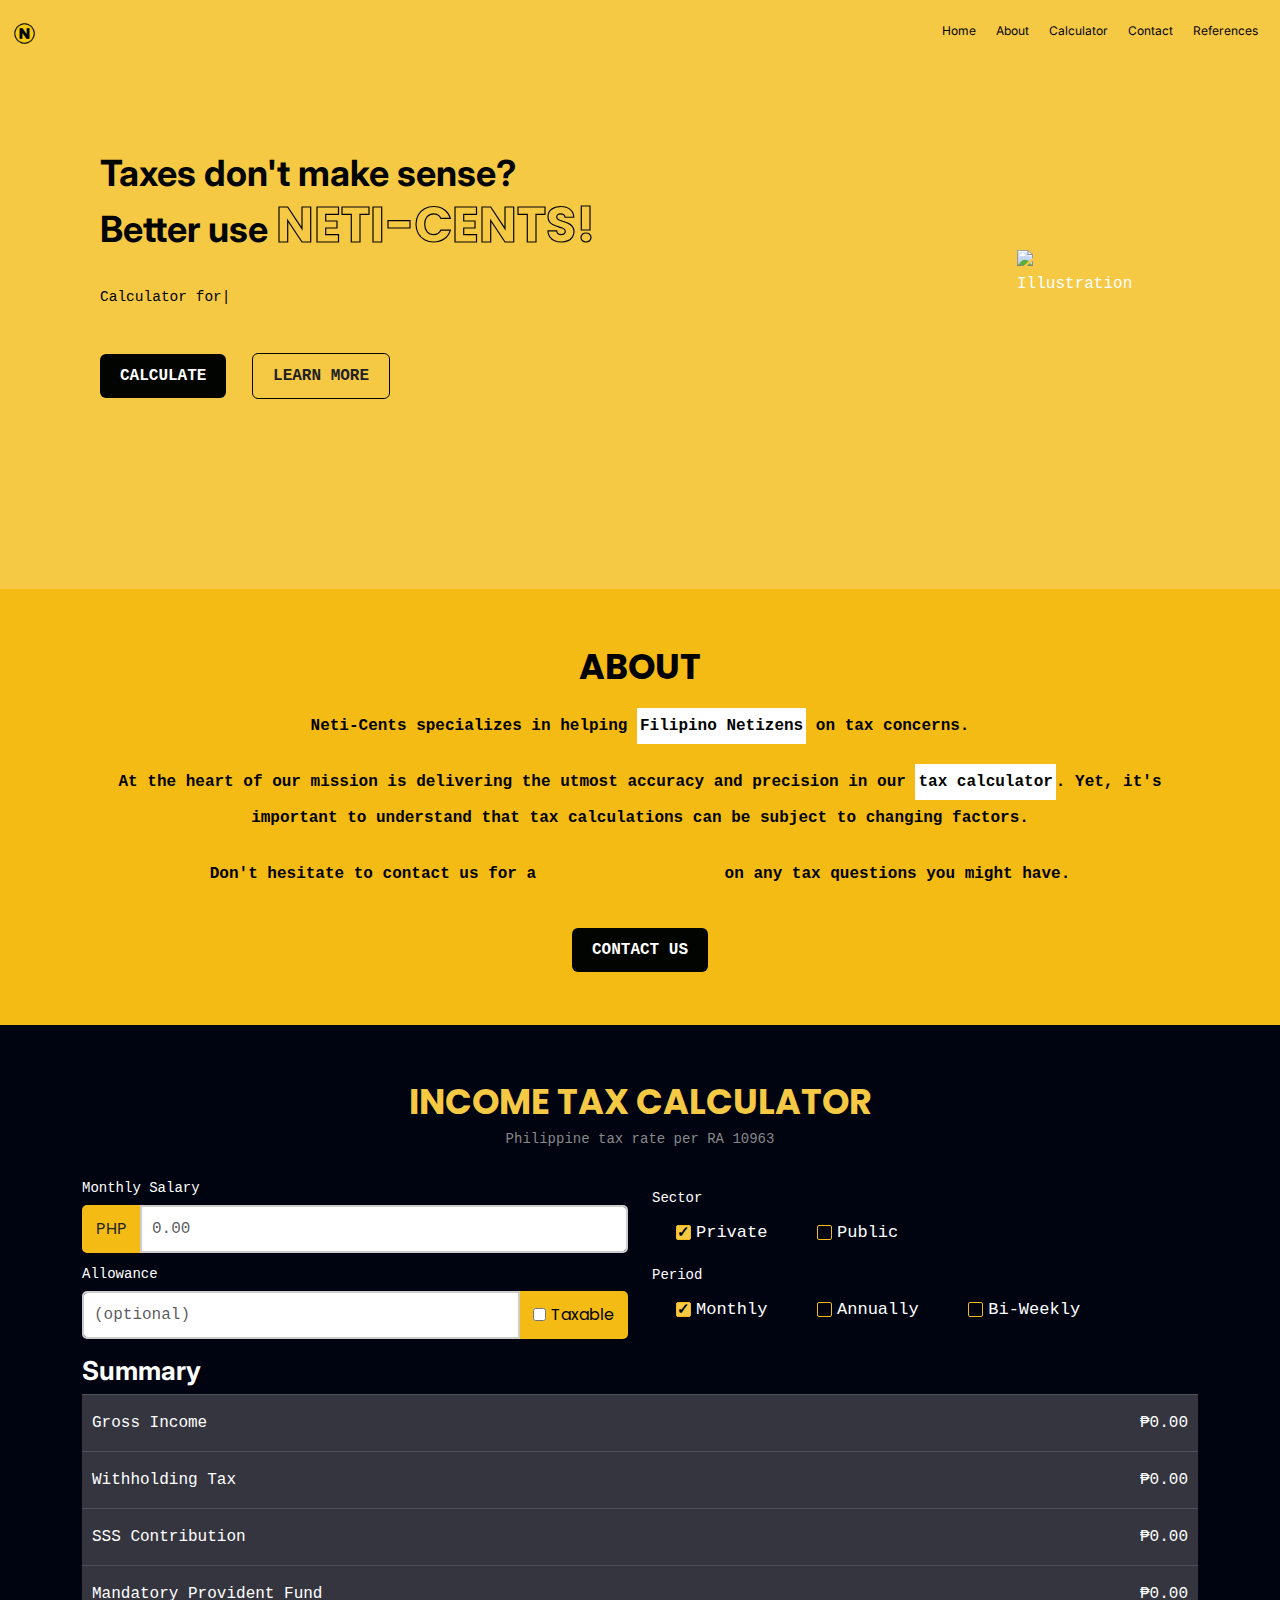
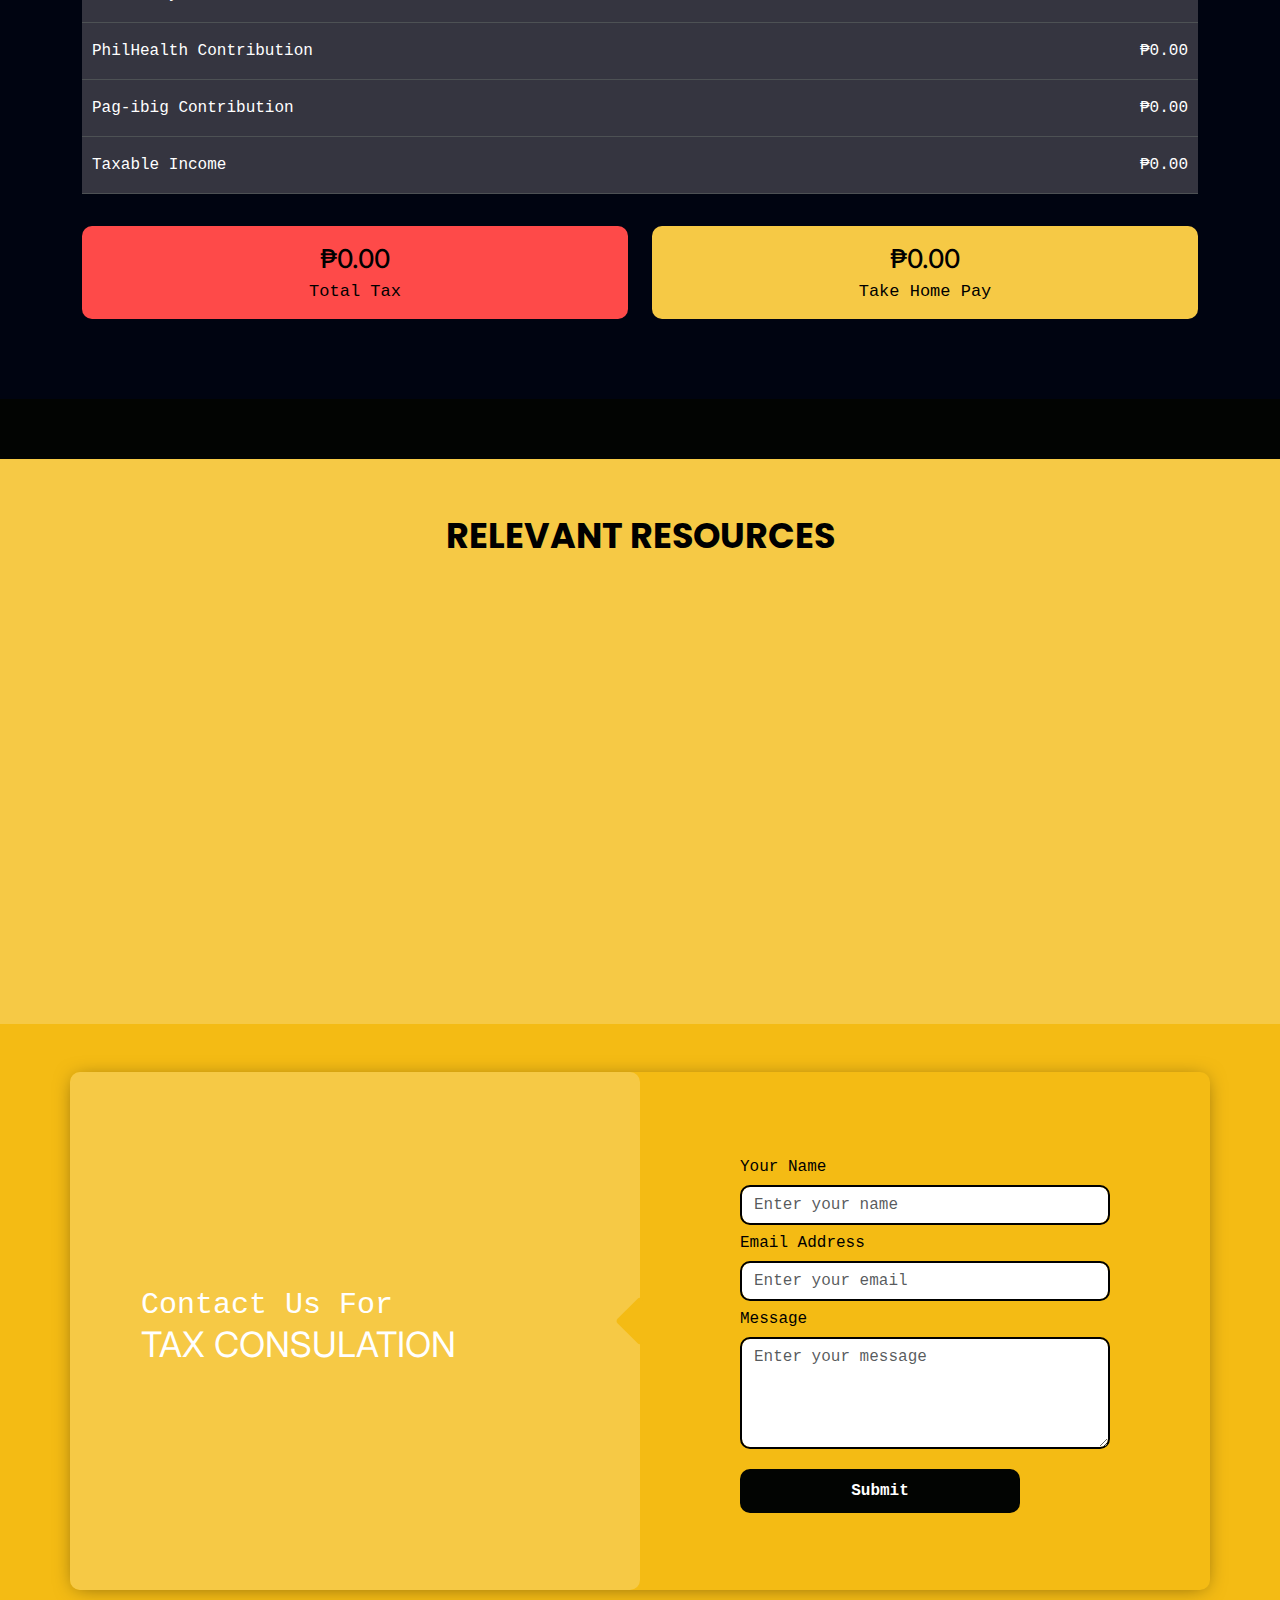
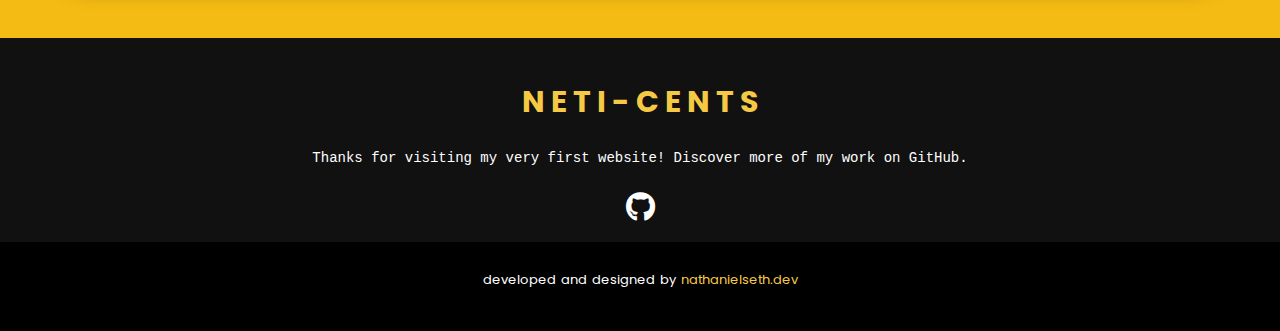
==== commit 438cc746: "fully stable" ====
--- a/index.html
+++ b/index.html
@@ -54,8 +54,8 @@
       <h2>Taxes don't make sense?<br>Better use <span>NETI-CENTS!</span></h2>
       <p class="text-black mt-1 typewriter" id="typewriter-text"></p>
       <div>
-        <a href="#income-tax" class="btn btn-custom me-2">CALCULATE</a>
-        <a href="#about" class="btn btn-custom btn-learn-more ms-2">LEARN MORE</a>
+        <a href="#income-tax" class="btn btn-custom me-2 animate-on-scroll">CALCULATE</a>
+        <a href="#about" class="btn btn-custom btn-learn-more ms-2 animate-on-scroll">LEARN MORE</a>
       </div>
     </div>
     <div class="image">
@@ -64,20 +64,22 @@
   </section>
 
   <!-- About -->
-  <section id="about" class="dark-yellow py-5">
+  <section id="about" class="dark-yellow py-5 ">
     <div class="container text-center about">
       <h2 class="title text-black mt-1">ABOUT</h2>
-      <p class="text-black bold-text">Neti-Cents specializes in helping <span class="white-highlight">Filipino
+      <p class="text-black bold-text">Neti-Cents specializes in helping <span
+          class="white-highlight animate-on-scroll">Filipino
           Netizens</span>
         on tax concerns.</p>
       <p class="text-black bold-text">
         At the heart of our mission is delivering the utmost accuracy and precision in our <span
-          class="white-highlight">tax calculator</span>. Yet, it's
+          class="white-highlight animate-on-scroll">tax calculator</span>. Yet, it's
         important to
         understand that tax calculations can be subject to changing factors.
       </p>
       <p class="text-black bold-text">
-        Don't hesitate to contact us for a <span class="white-highlight">free consultation</span> on any tax questions
+        Don't hesitate to contact us for a <span class="white-highlight animate-on-scroll">free consultation</span> on
+        any tax questions
         you might
         have.</p>
       <a href="#contact" class="btn btn-custom btn-contact-us mt-3">CONTACT US</a>
@@ -110,7 +112,7 @@
               <input type="text" class="form-control" id="allowance" placeholder="(optional)"
                 oninput="calculateTax();" />
               <div class="input-group-text">
-                <input type="checkbox" id="allowanceTaxable" />
+                <input type="checkbox" id="allowanceTaxable" onchange="calculateTax();" />
                 <span class="taxableCheck">Taxable</span>
               </div>
             </div>
@@ -139,10 +141,15 @@
               onchange="calculateTax();" />
             <label class="form-check-label text-white smaller-label" for="annually">Annually</label>
           </div>
+          <div class="form-check form-check-inline">
+            <input class="form-check-input" type="radio" name="period" id="biweekly" value="biweekly"
+              onchange="calculateTax();" />
+            <label class="form-check-label text-white smaller-label" for="biweekly">Bi-Weekly</label>
+          </div>
         </div>
         <!-- Summary Table -->
         <div class="container">
-          <h2 class="text-white mt-3">Summary</h2>
+          <h2 class="text-white mt-3 inter">Summary</h2>
           <div class="table-responsive mt-0">
             <table class="table table-bordered table-dark">
               <tbody>
@@ -197,15 +204,15 @@
             <div class="col-md-6">
               <div class="rectangle-box red-box">
                 <p></p>
-                <h3 class="text-black">₱<span id="taxDue">0.00</span></h3>
-                <h4 class="text-black inter">Total Tax</h4>
+                <h3 class="text-black inter">₱<span id="taxDue">0.00</span></h3>
+                <h4 class="text-black smaller-label">Total Tax</h4>
               </div>
             </div>
             <div class="col-md-6">
               <div class="rectangle-box green-box">
                 <p></p>
-                <h3 class="text-black">₱<span id="takeHomePay">0.00</span></h3>
-                <h4 class="text-black inter">Take Home Pay</h4>
+                <h3 class="text-black inter">₱<span id="takeHomePay">0.00</span></h3>
+                <h4 class="text-black smaller-label">Take Home Pay</h4>
               </div>
             </div>
           </div>
@@ -219,8 +226,9 @@
       <h2 class="title mt-2 text-black">RELEVANT RESOURCES</h2>
       <div class="row mt-4">
         <div class="col-md-4 mb-4">
-          <div class="resource-box">
-            <a href="#ra10963">
+          <div class="resource-box animate-on-scroll">
+            <a href="https://www.bir.gov.ph/images/bir_files/internal_communications_1/TRAIN%20matters/RA-10963-RRD.pdf"
+              target="_blank">
               <img src="./images/train.png" alt="RA 10963">
               <p class="resource-title">RA 10963</p>
             </a>
@@ -228,8 +236,8 @@
         </div>
 
         <div class="col-md-4 mb-4">
-          <div class="resource-box">
-            <a href="#sss">
+          <div class="resource-box animate-on-scroll">
+            <a href="https://www.sss.gov.ph/sss/DownloadContent?fileName=CI2022-033.pdf" target="_blank">
               <img src="./images/sss.png" alt="SSS">
               <p class="resource-title">SSS Contribution</p>
             </a>
@@ -237,8 +245,8 @@
         </div>
 
         <div class="col-md-4 mb-4">
-          <div class="resource-box">
-            <a href="#philhealth">
+          <div class="resource-box animate-on-scroll">
+            <a href="https://www.philhealth.gov.ph/partners/employers/ContributionTable_v2.pdf" target="_blank">
               <img src="./images/philhealth.png" alt="PhilHealth">
               <p class="resource-title">PhilHealth Contribution</p>
             </a>
@@ -246,8 +254,9 @@
         </div>
 
         <div class="col-md-4 mb-4">
-          <div class="resource-box">
-            <a href="#pagibig">
+          <div class="resource-box animate-on-scroll">
+            <a href="https://www.pagibigfund.gov.ph/document/pdf/governance/43.1_on_institutional_matters/IRR%20of%20RA%20No.%209679.pdf"
+              target="_blank">
               <img src="./images/pag-ibig.png" alt="Pag-IBig">
               <p class="resource-title">Pag-Ibig Contribution</p>
             </a>
@@ -255,13 +264,14 @@
         </div>
 
         <div class="col-md-4 mb-4">
-          <div class="resource-box">
-            <a href="#gsis">
+          <div class="resource-box animate-on-scroll">
+            <a href="https://www.gsis.gov.ph/about-us/gsis-laws/republic-act-no-8291/" target="_blank">
               <img src="./images/gsis.png" alt="GSIS">
               <p class="resource-title">GSIS Contribution</p>
             </a>
           </div>
         </div>
+
       </div>
     </div>
   </section>
@@ -297,7 +307,6 @@
     </div>
   </section>
 
-
   <footer>
     <div class="footer-content">
       <h3>N E T I - C E N T S</h3>
@@ -317,6 +326,7 @@
 
   <script src="https://cdn.jsdelivr.net/npm/bootstrap@5.3.1/dist/js/bootstrap.min.js"></script>
   <script src="src/script.js"></script>
+  <script src="src/scroll.js"></script>
   <script src="src/calculation.js"></script>
 </body>
 
--- a/styles/styles.css
+++ b/styles/styles.css
@@ -11,6 +11,17 @@
   --box-shadow: 5px 4px 4px rgba(0, 0, 0, 0.25);
 }
 
+.animate-on-scroll {
+  opacity: 0;
+  transform: translateY(20px);
+  transition: opacity 0.5s ease, transform 0.5s ease;
+}
+
+.animate-on-scroll.visible {
+  opacity: 1;
+  transform: translateY(0);
+}
+
 .yellow {
   background: var(--highlight-color);
 }
@@ -26,6 +37,7 @@
 
 .inter {
   font-family: var(--font-inter);
+  font-size: 26px;
 }
 
 .text-gray {
@@ -93,7 +105,7 @@
   align-items: center;
   justify-content: space-between;
   position: relative;
-  padding: 90px 100px 160px;
+  padding: 90px 100px 190px;
 }
 
 #home h2 {
@@ -114,11 +126,11 @@
 
 #home .typewriter {
   font-size: 14.5px;
-  margin-bottom: 22px;
+  margin-bottom: 38px;
 }
 
 .about {
-  margin: 50px;
+  margin: 5px;
 }
 
 .neticents {
@@ -126,9 +138,73 @@
 }
 
 .illustration {
-  width: 450px;
+  width: 460px;
   height: auto;
-  padding-right: 50px;
+  padding-right: 40px;
+}
+
+@media (max-width: 991px) {
+  #home {
+    padding: 90px 40px 120px; /* Adjust padding for smaller screens */
+  }
+
+  #home h2 {
+    font-size: 30px; /* Reduce font size for smaller screens */
+  }
+
+  #home h2 span {
+    font-size: 40px; /* Reduce font size for smaller screens */
+  }
+
+  #home .typewriter {
+    font-size: 14px; /* Reduce font size for smaller screens */
+  }
+
+  .illustration {
+    width: 100%; /* Make the image responsive by setting width to 100% */
+    max-width: 460px; /* Limit the max-width of the image for larger screens */
+    height: auto;
+    padding-right: 0; /* Remove padding for smaller screens */
+  }
+}
+
+/* Media query for screens below 768px (mobile) */
+@media (max-width: 768px) {
+  #home {
+    padding: 50px 35px 120px;
+  }
+
+  #home h2 {
+    font-size: 0px;
+  }
+
+  #home h2 span {
+    font-size: 49px;
+    -webkit-text-fill-color: black;
+    -webkit-text-stroke-width: 0.3px;
+    color: var(--primary-bg-color);
+  }
+
+  #home .typewriter {
+    font-size: 12px;
+    white-space: nowrap;
+    margin: 20px;
+    margin-top: 0px;
+  }
+
+  .neticents {
+    font-size: 50px;
+  }
+
+  #about {
+    padding: 0px;
+    margin: 0px;
+    font-size: 14px;
+  }
+
+  .footer-content p {
+    font-size: 14px;
+  }
 }
 
 .row {
@@ -180,6 +256,20 @@
   border: 1px solid white;
 }
 
+@media (max-width: 768px) {
+  .btn-custom {
+    margin-left: 0px;
+    font-size: 14px;
+    padding: 8px 16px;
+  }
+
+  .btn-learn-more {
+    font-size: 14px;
+    padding: 8px 16px;
+    border-width: 1px;
+  }
+}
+
 .navbar {
   background: var(--highlight-color);
   display: flex;
@@ -262,7 +352,7 @@
 
 .footer-bottom p {
   font-family: var(--font-poppins);
-  font-size: 14px;
+  font-size: 13px;
   word-spacing: 2px;
 }
 
@@ -319,10 +409,40 @@
   margin-bottom: 0px;
 }
 
-.form-check-container {
-  display: flex;
-  flex-direction: column;
-  gap: 5px;
+.form-check-input {
+  margin: 1px;
+  display: none;
+}
+
+.form-check-label {
+  margin-right: 0px;
+}
+
+.form-check-label::before {
+  content: '';
+  display: inline-block;
+  width: 15px;
+  height: 15px;
+  border: 1px solid #f4bb14;
+  border-radius: 2px;
+  margin-right: 5px;
+  vertical-align: middle;
+}
+
+.form-check-input:checked + .form-check-label::before {
+  content: '\2713'; /* Unicode checkmark character */
+  display: inline-block;
+  width: 15px;
+  height: 15px;
+  border: 1px solid #f4bb14;
+  border-radius: 2px;
+  margin-right: 5px;
+  text-align: center;
+  line-height: 15px;
+  font-size: 15px;
+  font-weight: bolder;
+  background-color: var(--highlight-color);
+  color: #000;
 }
 
 .input-group-text {
@@ -352,18 +472,39 @@
   color: white;
 }
 
-.text-field input.form-control:focus {
-  border-color: var(--highlight-color);
-  box-shadow: 0 0 10px rgba(247, 203, 21, 0.5);
-}
-
+.text-field input.form-control,
+.text-field select.form-select {
+  border: 2px solid #ccc;
+  border-radius: 5px;
+  padding: 10px;
+  transition: border-color 0.3s, box-shadow 0.3s;
+}
+
+.text-field input.form-control:focus,
 .text-field select.form-select:focus {
-  border-color: var(--highlight-color);
-  box-shadow: 0 0 10px rgba(247, 203, 21, 0.5);
+  border-color: #f4bb14;
+  box-shadow: 0 0 1px rgba(247, 203, 21, 0.5);
+  border: 2px solid #f4bb14;
 }
 
 .text-field select.form-select {
   border-radius: 0;
+}
+
+.text-field .input-group-text {
+  font-family: var(--font-poppins);
+  background-color: #f4bb14;
+  border: 2px solid #f4bb14;
+  border-radius: 5px;
+}
+
+.text-field .input-group-text input[type='checkbox'] {
+  margin-right: 5px;
+}
+
+.text-field .input-group-text .taxableCheck {
+  font-family: var(--font-poppins);
+  color: #000;
 }
 
 .no-focus-effect:focus {
@@ -429,7 +570,6 @@
 
 .typewriter-text {
   overflow: hidden;
-  white-space: nowrap;
   margin: 0 auto;
   letter-spacing: 0.15em;
   margin-bottom: 22px;
@@ -494,7 +634,7 @@
 
 .resource-box a {
   font-family: var(--font-poppins);
-  text-decoration: none;
+  text-decoration: underline black;
   color: black;
 }
 
@@ -543,6 +683,12 @@
   border: 2px solid black;
   border-radius: 10px;
 }
+
+.contact-control:focus {
+  border: 2px solid black;
+  border-radius: 10px;
+}
+
 .right button {
   border: none;
   border-radius: 0;
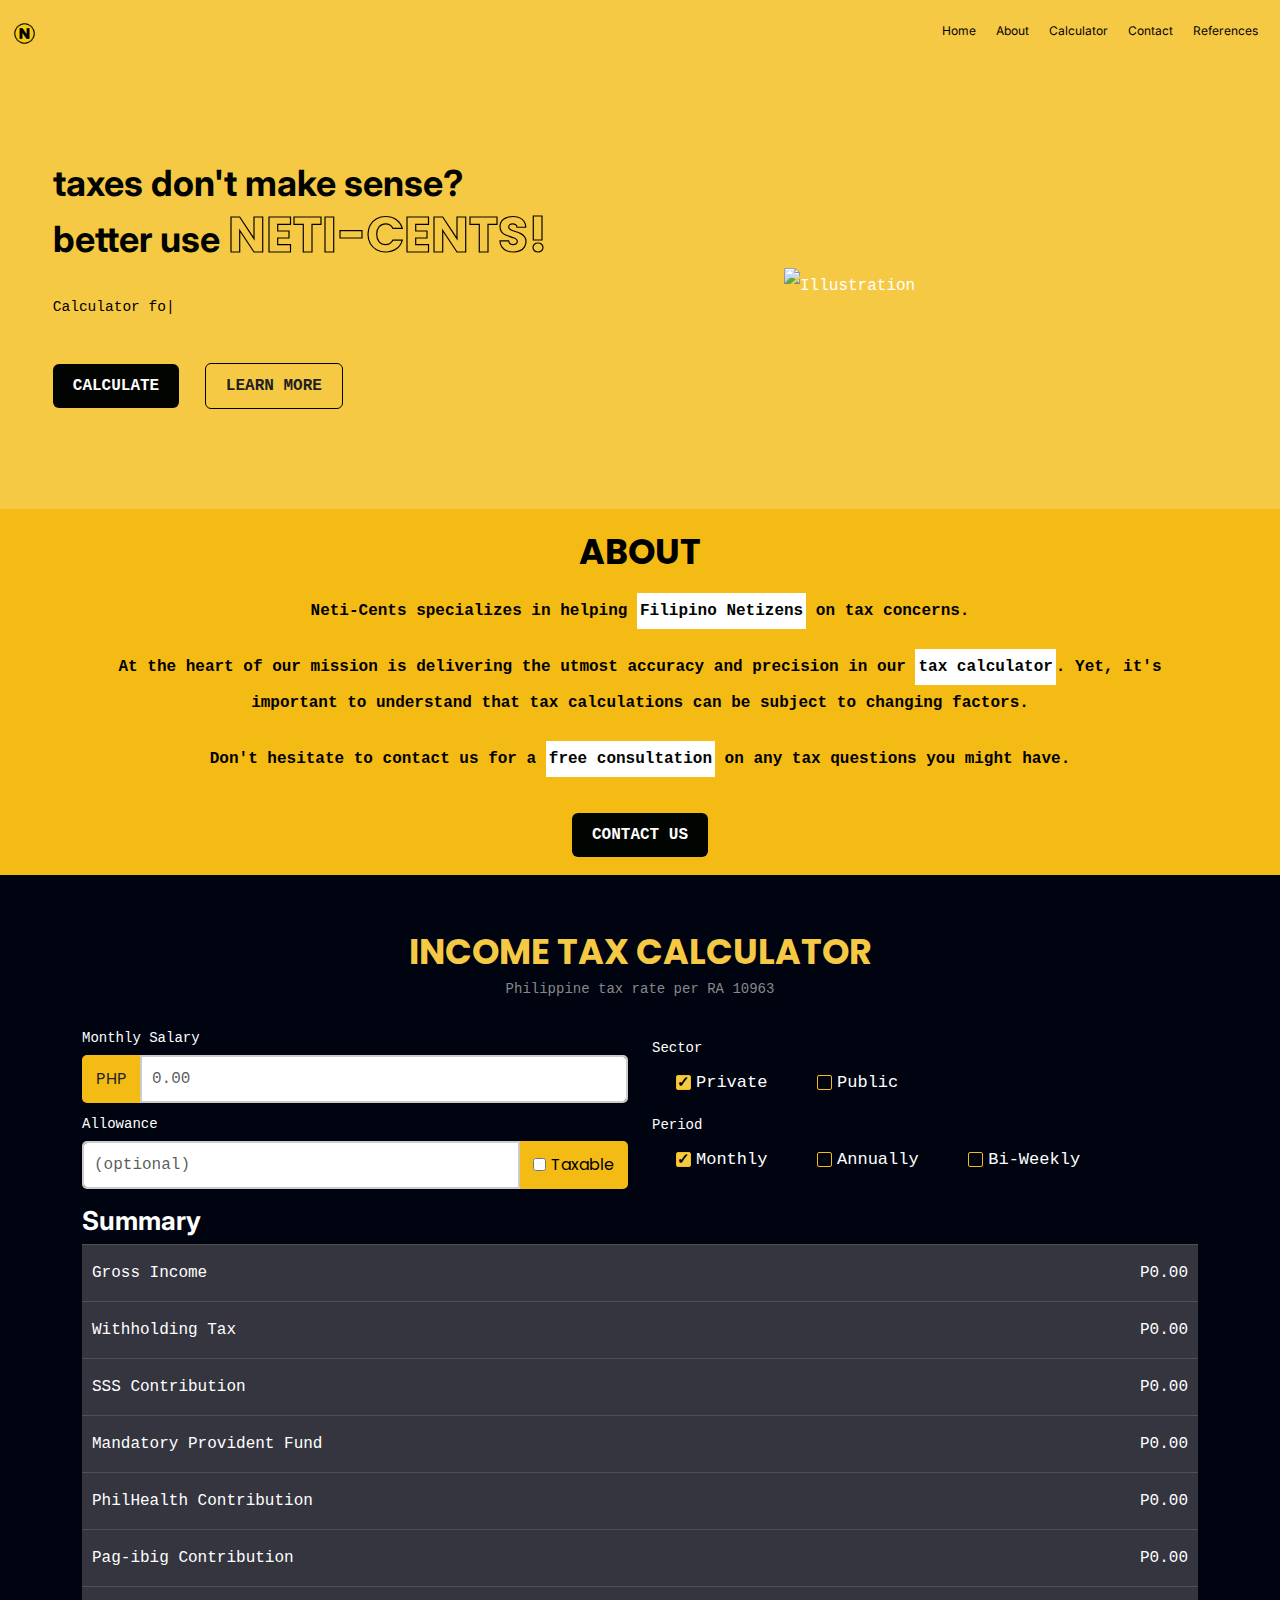
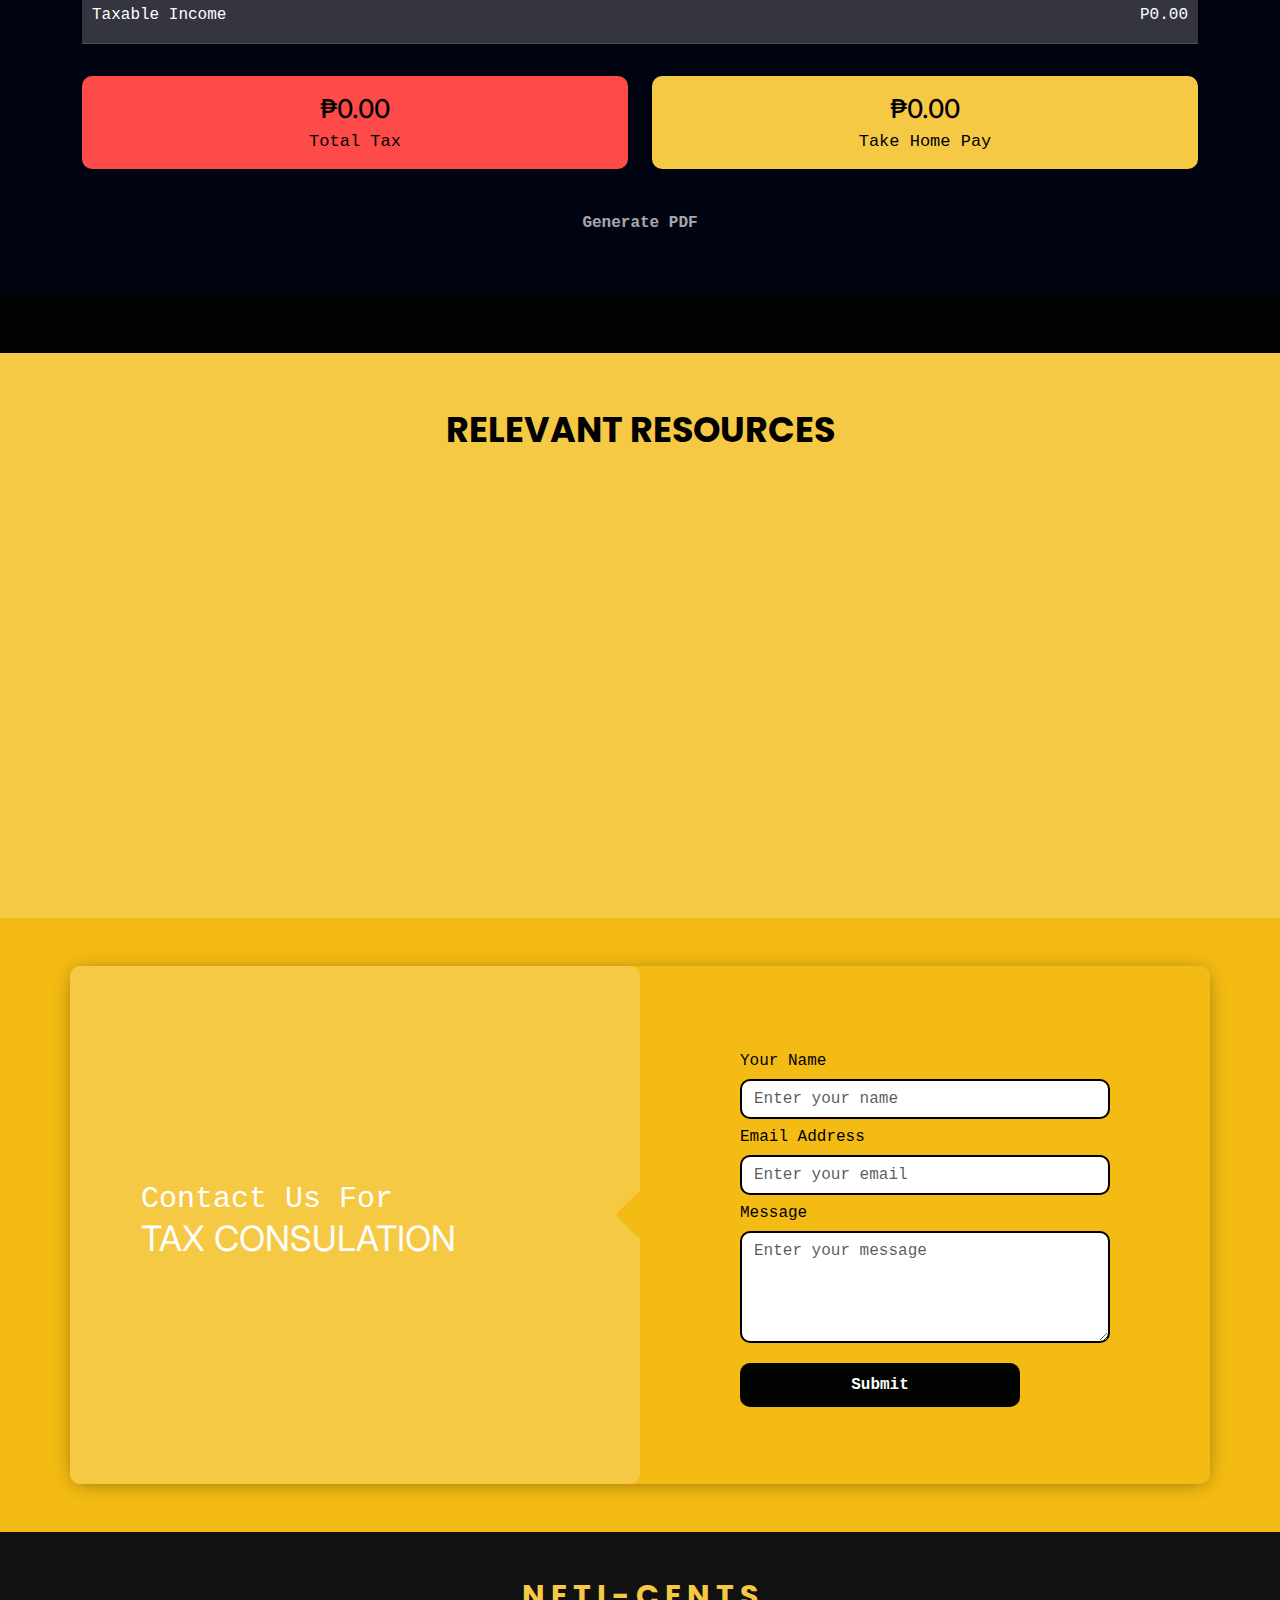
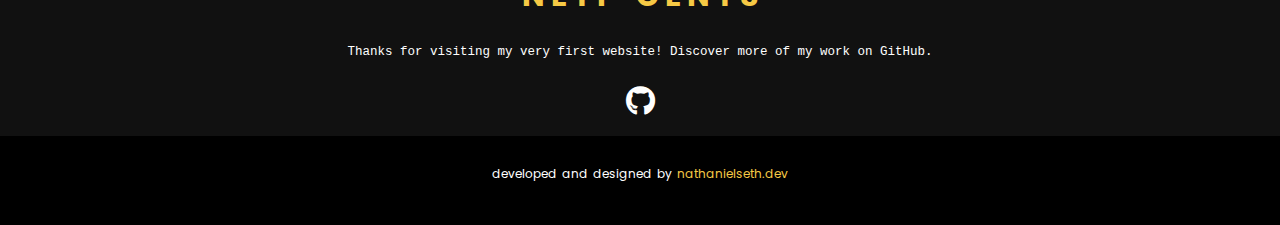
==== commit c12785fb: "fix responsiveness" ====
--- a/index.html
+++ b/index.html
@@ -6,6 +6,8 @@
   <meta name="viewport" content="width=device-width, initial-scale=1.0" />
   <title>Neti-Cents</title>
   <meta name="description" content="Neti-Cents - Calculator for PH income tax" />
+  <link rel="icon" type="image/png" href="./images/favicon.png" sizes="32x32">
+  <link rel="shortcut icon" type="image/x-icon" href="./images/favicon.png">
   <link href="https://cdn.jsdelivr.net/npm/bootstrap@5.3.1/dist/css/bootstrap.min.css" rel="stylesheet" />
   <link rel="stylesheet" href="styles/styles.css" />
   <link rel="preconnect" href="https://fonts.googleapis.com" />
@@ -50,21 +52,21 @@
 
   <!-- Hero Section -->
   <section id="home" class="yellow">
-    <div class="row">
-      <h2>Taxes don't make sense?<br>Better use <span>NETI-CENTS!</span></h2>
-      <p class="text-black mt-1 typewriter" id="typewriter-text"></p>
-      <div>
-        <a href="#income-tax" class="btn btn-custom me-2 animate-on-scroll">CALCULATE</a>
-        <a href="#about" class="btn btn-custom btn-learn-more ms-2 animate-on-scroll">LEARN MORE</a>
-      </div>
-    </div>
-    <div class="image">
-      <img src="./images/illustration.png" alt="Illustration" class="illustration" />
+    <div class="home">
+      <img src="./images/illustration.png" alt="Illustration" class="image illustration" />
+      <div class="row hero-text">
+        <h2>taxes don't make sense?<br>better use <span>NETI-CENTS!</span></h2>
+        <p class="text-black mt-1 typewriter" id="typewriter-text"></p>
+        <div>
+          <a href="#income-tax" class="btn btn-custom me-2 animate-on-scroll">CALCULATE</a>
+          <a href="#about" class="btn btn-custom btn-learn-more ms-2 animate-on-scroll">LEARN MORE</a>
+        </div>
+      </div>
     </div>
   </section>
 
   <!-- About -->
-  <section id="about" class="dark-yellow py-5 ">
+  <section id="about" class="dark-yellow py-3 ">
     <div class="container text-center about">
       <h2 class="title text-black mt-1">ABOUT</h2>
       <p class="text-black bold-text">Neti-Cents specializes in helping <span
@@ -156,43 +158,43 @@
                 <tr>
                   <td class="tableText">Gross Income</td>
                   <td class="tableAmount tableText">
-                    ₱<span id="grossIncome">0.00</span>
+                    P<span id="grossIncome">0.00</span>
                   </td>
                 </tr>
                 <tr>
                   <td class="tableText">Withholding Tax</td>
                   <td class="tableAmount tableText">
-                    ₱<span id="withholdingTax">0.00</span>
+                    P<span id="withholdingTax">0.00</span>
                   </td>
                 </tr>
                 <tr>
                   <td class="tableText">SSS Contribution</td>
                   <td class="tableAmount tableText">
-                    ₱<span id="sssAmount">0.00</span>
-                  </td>
-                </tr>
-                <tr>
-                  <td class="tableText">Mandatory Provident Fund</td>
-                  <td class="tableAmount tableText">
-                    ₱<span id="mpfAmount">0.00</span>
+                    P<span id="sssAmount">0.00</span>
+                  </td>
+                </tr>
+                <tr>
+                  <td id="switch-label" class="tableText">Mandatory Provident Fund</td>
+                  <td class="tableAmount tableText">
+                    P<span id="mpfAmount">0.00</span>
                   </td>
                 </tr>
                 <tr>
                   <td class="tableText">PhilHealth Contribution</td>
                   <td class="tableAmount tableText">
-                    ₱<span id="philhealthAmount">0.00</span>
+                    P<span id="philhealthAmount">0.00</span>
                   </td>
                 </tr>
                 <tr>
                   <td class="tableText">Pag-ibig Contribution</td>
                   <td class="tableAmount tableText">
-                    ₱<span id="pagibigAmount">0.00</span>
+                    P<span id="pagibigAmount">0.00</span>
                   </td>
                 </tr>
                 <tr>
                   <td class="tableText">Taxable Income</td>
                   <td class="tableAmount tableText">
-                    ₱<span id="taxableIncome">0.00</span>
+                    P<span id="taxableIncome">0.00</span>
                   </td>
                 </tr>
               </tbody>
@@ -215,6 +217,8 @@
                 <h4 class="text-black smaller-label">Take Home Pay</h4>
               </div>
             </div>
+            <button id="downloadBtn" class="btn btn-custom2" onclick="generatePDF()" disabled>Generate PDF</button>
+
           </div>
         </div>
       </div>
@@ -312,7 +316,8 @@
       <h3>N E T I - C E N T S</h3>
       <p>Thanks for visiting my very first website! Discover more of my work on GitHub.
       </p>
-      <a href="https://github.com/nathanielseth" class="social-link"><i class="fab fa-github"></i></a>
+      <a href="https://github.com/nathanielseth" class="social-link" target="_blank"><i class="fab fa-github"></i></a>
+
     </div>
     <div class="footer-bottom">
       <p>developed and designed by <span>nathanielseth.dev</span></p>
@@ -325,9 +330,11 @@
   </button>
 
   <script src="https://cdn.jsdelivr.net/npm/bootstrap@5.3.1/dist/js/bootstrap.min.js"></script>
+  <script src="https://unpkg.com/jspdf-invoice-template@1.4.0/dist/index.js"></script>
   <script src="src/script.js"></script>
   <script src="src/scroll.js"></script>
   <script src="src/calculation.js"></script>
+  <script src="src/pdf.js"></script>
 </body>
 
 </html>--- a/styles/styles.css
+++ b/styles/styles.css
@@ -101,11 +101,22 @@
   padding: 100px 1vw;
 }
 
-#home {
+.home {
+  margin-left: 40px;
+  margin-right: 40px;
+  display: flex;
+  flex-direction: row-reverse;
+  justify-content: space-between;
   align-items: center;
-  justify-content: space-between;
-  position: relative;
-  padding: 90px 100px 190px;
+  gap: 40px;
+}
+
+.home img {
+  width: 40%;
+  height: auto;
+  max-height: 100%;
+  max-width: 100%;
+  margin-right: 100px;
 }
 
 #home h2 {
@@ -127,48 +138,59 @@
 #home .typewriter {
   font-size: 14.5px;
   margin-bottom: 38px;
+  z-index: 1;
+  margin-right: 0px;
+  white-space: nowrap;
+  overflow: hidden;
+}
+
+@media (max-width: 884px) {
+  .container {
+    margin-top: 10px;
+    flex-direction: column;
+  }
+  .hero-text {
+    width: 100%;
+    text-align: center;
+  }
+  .hero-text h1 {
+    font-size: 3rem;
+  }
 }
 
 .about {
-  margin: 5px;
+  margin: 2px;
 }
 
 .neticents {
   font-size: 100px;
 }
 
-.illustration {
-  width: 460px;
-  height: auto;
-  padding-right: 40px;
-}
-
 @media (max-width: 991px) {
   #home {
-    padding: 90px 40px 120px; /* Adjust padding for smaller screens */
+    padding: 90px 40px 120px;
   }
 
   #home h2 {
-    font-size: 30px; /* Reduce font size for smaller screens */
+    font-size: 30px;
   }
 
   #home h2 span {
-    font-size: 40px; /* Reduce font size for smaller screens */
+    font-size: 40px;
   }
 
   #home .typewriter {
-    font-size: 14px; /* Reduce font size for smaller screens */
+    font-size: 14px;
   }
 
   .illustration {
-    width: 100%; /* Make the image responsive by setting width to 100% */
-    max-width: 460px; /* Limit the max-width of the image for larger screens */
+    width: 100%;
+    max-width: 460px;
     height: auto;
-    padding-right: 0; /* Remove padding for smaller screens */
-  }
-}
-
-/* Media query for screens below 768px (mobile) */
+    padding-right: 0;
+  }
+}
+
 @media (max-width: 768px) {
   #home {
     padding: 50px 35px 120px;
@@ -179,7 +201,7 @@
   }
 
   #home h2 span {
-    font-size: 49px;
+    font-size: 35px;
     -webkit-text-fill-color: black;
     -webkit-text-stroke-width: 0.3px;
     color: var(--primary-bg-color);
@@ -244,6 +266,24 @@
   outline: none;
 }
 
+.btn-custom2 {
+  font-family: var(--font-jmono);
+  font-weight: 550;
+  background-color: var(--primary-bg-color);
+  color: var(--text-color);
+  border: none;
+  padding: 10px 20px;
+  text-decoration: none;
+  transition: background-color 0.3s ease, transform 0.3s ease;
+}
+
+.btn-custom2:hover {
+  background-color: var(--button-hover-bg-color);
+  color: var(--button-hover-text-color);
+  transform: scale(1);
+  outline: none;
+}
+
 .btn-learn-more {
   background-color: transparent;
   border: 1.5px solid var(--primary-bg-color);
@@ -262,11 +302,8 @@
     font-size: 14px;
     padding: 8px 16px;
   }
-
   .btn-learn-more {
-    font-size: 14px;
-    padding: 8px 16px;
-    border-width: 1px;
+    display: none;
   }
 }
 
@@ -326,7 +363,7 @@
 .footer-content p {
   margin: 10px auto;
   line-height: 28px;
-  font-size: 14px;
+  font-size: 12.5px;
 }
 
 .social-link {
@@ -352,7 +389,7 @@
 
 .footer-bottom p {
   font-family: var(--font-poppins);
-  font-size: 13px;
+  font-size: 12px;
   word-spacing: 2px;
 }
 
@@ -580,12 +617,6 @@
   animation: blink-caret 0.7s infinite alternate;
 }
 
-@keyframes typing {
-  from {
-    width: 0;
-  }
-}
-
 @keyframes blink-caret {
   0%,
   100% {
@@ -617,7 +648,9 @@
 }
 
 .resource-box:hover {
+  background-color: white;
   transform: scale(1.05);
+  cursor: pointer;
 }
 
 .resource-box img {
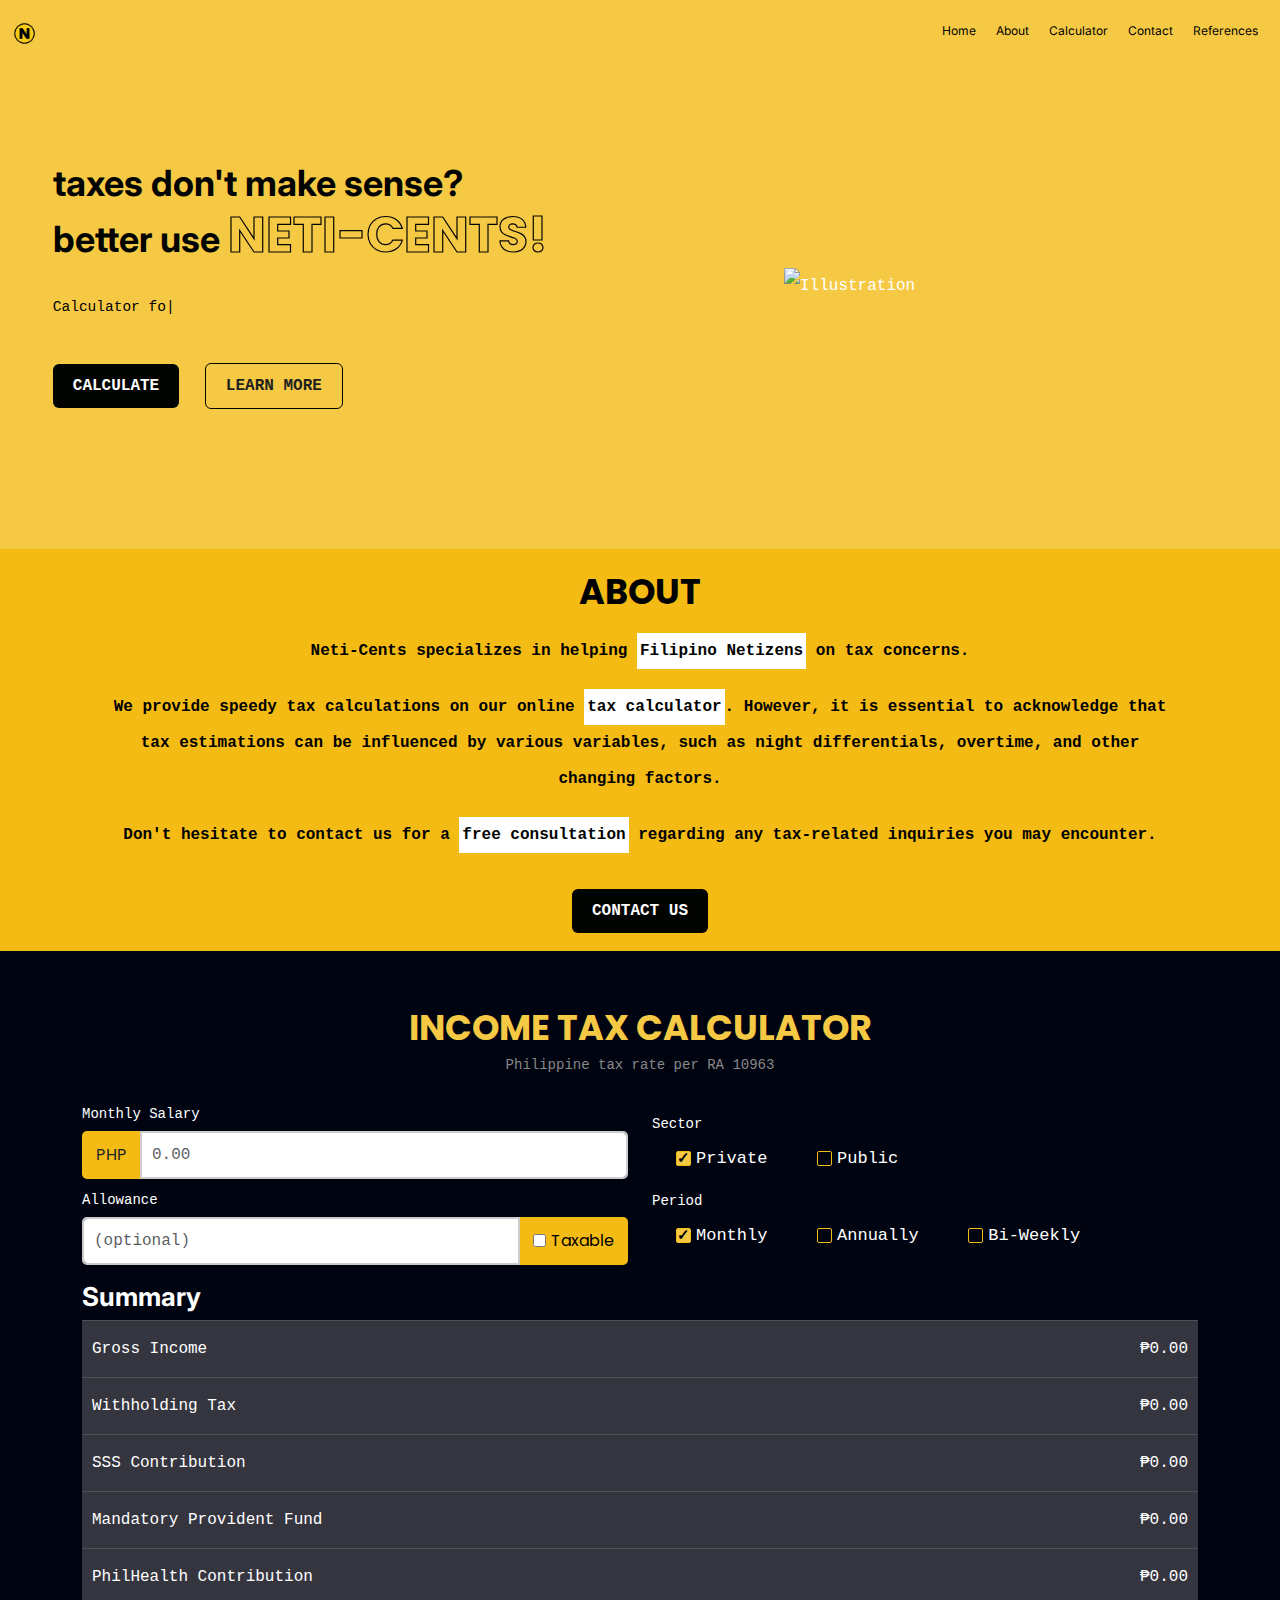
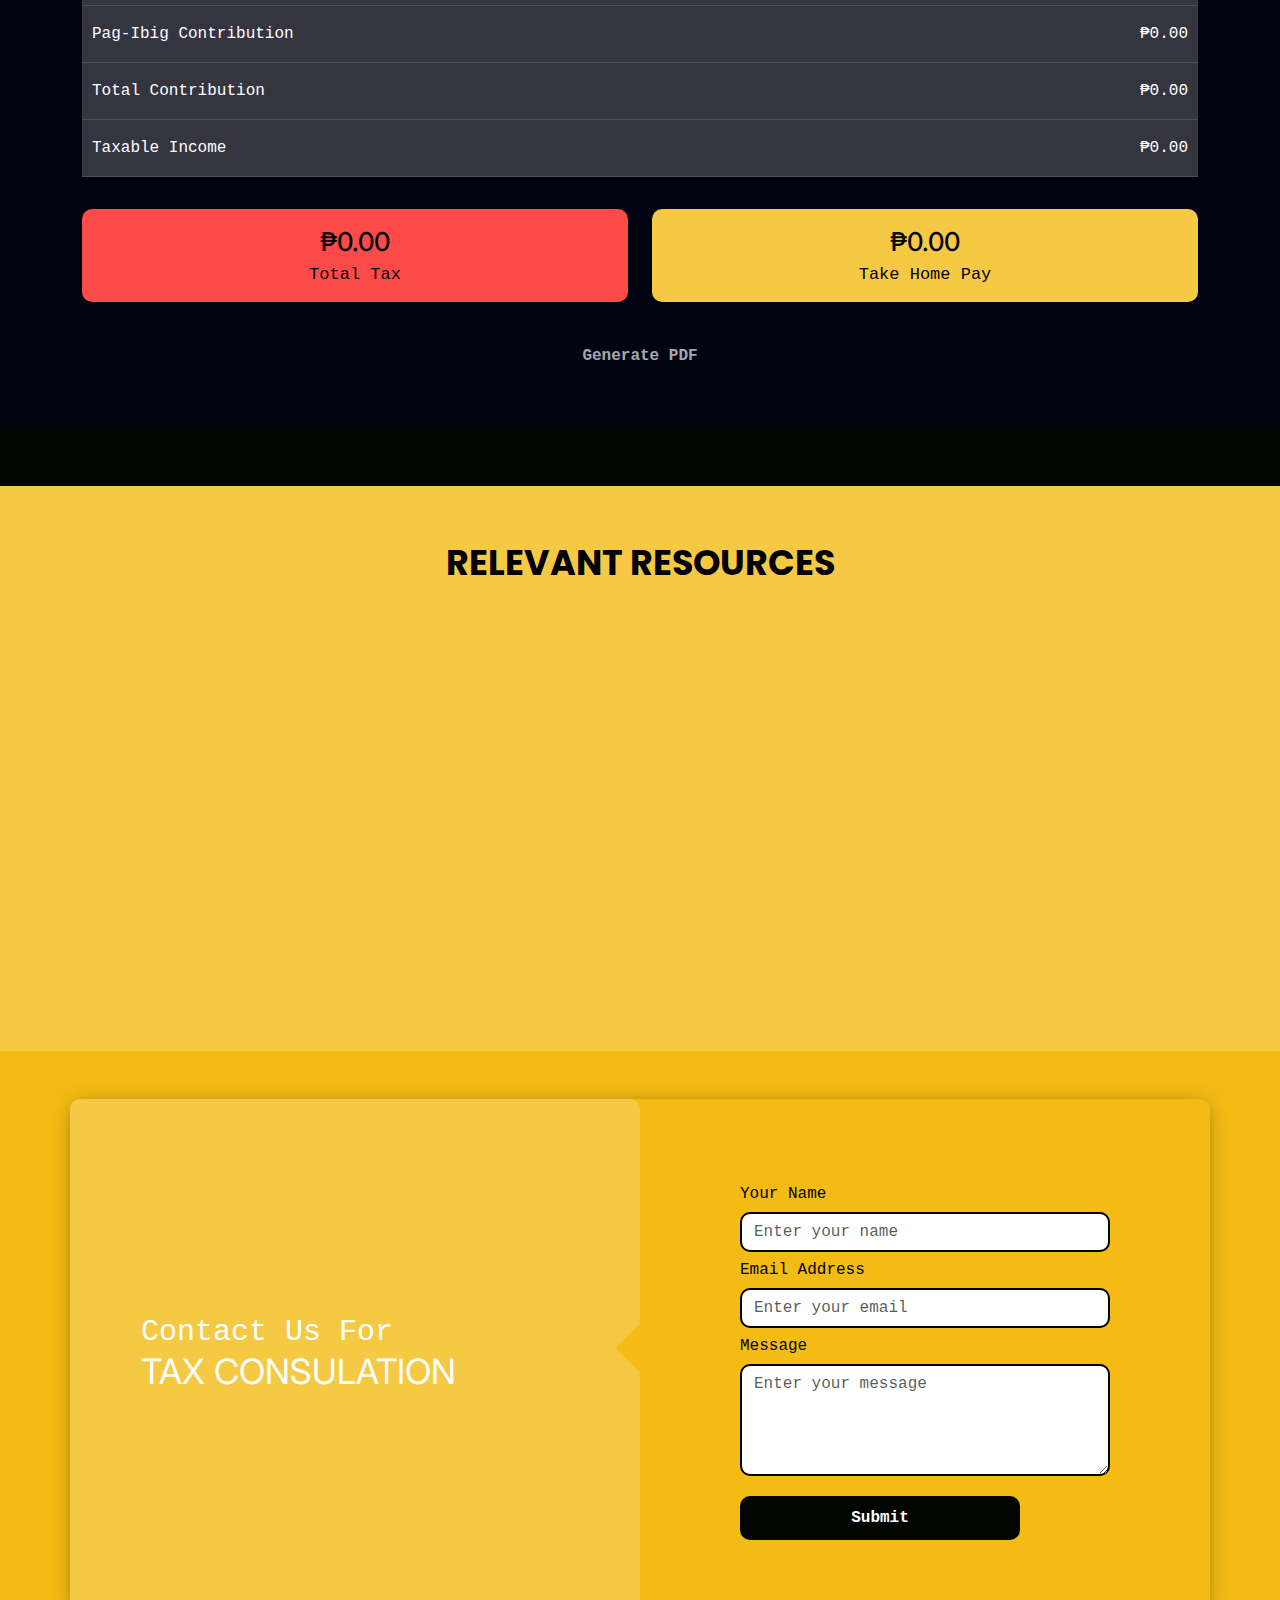
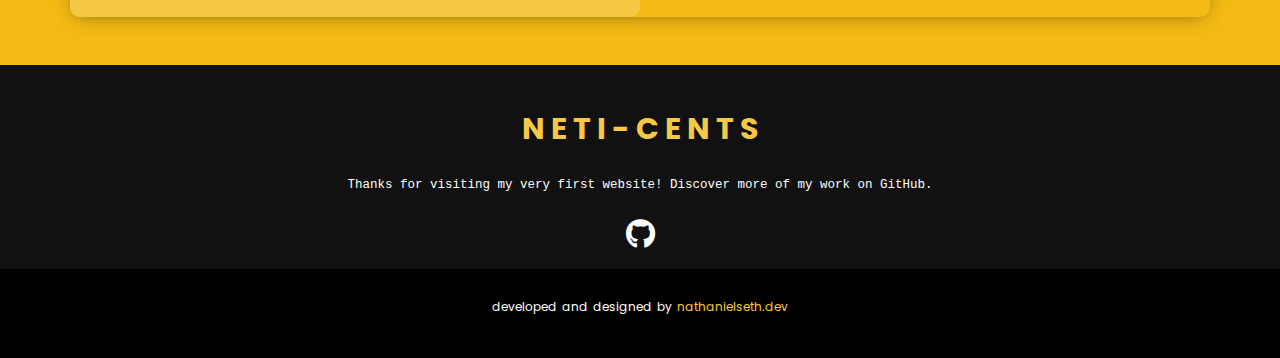
==== commit d575bacc: "fix zero values format" ====
--- a/index.html
+++ b/index.html
@@ -74,16 +74,14 @@
           Netizens</span>
         on tax concerns.</p>
       <p class="text-black bold-text">
-        At the heart of our mission is delivering the utmost accuracy and precision in our <span
-          class="white-highlight animate-on-scroll">tax calculator</span>. Yet, it's
-        important to
-        understand that tax calculations can be subject to changing factors.
+        We provide speedy tax calculations on our online <span class="white-highlight animate-on-scroll">tax
+          calculator</span>. However, it is essential to acknowledge that tax estimations can be influenced by various
+        variables, such as night
+        differentials, overtime, and other changing factors.
       </p>
       <p class="text-black bold-text">
-        Don't hesitate to contact us for a <span class="white-highlight animate-on-scroll">free consultation</span> on
-        any tax questions
-        you might
-        have.</p>
+        Don't hesitate to contact us for a <span class="white-highlight animate-on-scroll">free consultation</span>
+        regarding any tax-related inquiries you may encounter.</p>
       <a href="#contact" class="btn btn-custom btn-contact-us mt-3">CONTACT US</a>
     </div>
   </section>
@@ -158,43 +156,49 @@
                 <tr>
                   <td class="tableText">Gross Income</td>
                   <td class="tableAmount tableText">
-                    P<span id="grossIncome">0.00</span>
+                    &#8369;<span id="grossIncome">0.00</span>
                   </td>
                 </tr>
                 <tr>
                   <td class="tableText">Withholding Tax</td>
                   <td class="tableAmount tableText">
-                    P<span id="withholdingTax">0.00</span>
+                    &#8369;<span id="withholdingTax">0.00</span>
                   </td>
                 </tr>
                 <tr>
                   <td class="tableText">SSS Contribution</td>
                   <td class="tableAmount tableText">
-                    P<span id="sssAmount">0.00</span>
+                    &#8369;<span id="sssAmount">0.00</span>
                   </td>
                 </tr>
                 <tr>
                   <td id="switch-label" class="tableText">Mandatory Provident Fund</td>
                   <td class="tableAmount tableText">
-                    P<span id="mpfAmount">0.00</span>
+                    &#8369;<span id="mpfAmount">0.00</span>
                   </td>
                 </tr>
                 <tr>
                   <td class="tableText">PhilHealth Contribution</td>
                   <td class="tableAmount tableText">
-                    P<span id="philhealthAmount">0.00</span>
-                  </td>
-                </tr>
-                <tr>
-                  <td class="tableText">Pag-ibig Contribution</td>
-                  <td class="tableAmount tableText">
-                    P<span id="pagibigAmount">0.00</span>
+                    &#8369;<span id="philhealthAmount">0.00</span>
+                  </td>
+                </tr>
+                <tr>
+                  <td class="tableText">Pag-Ibig Contribution</td>
+                  <td class="tableAmount tableText">
+                    &#8369;<span id="pagibigAmount">0.00</span>
+                  </td>
+                </tr>
+                <tr>
+                  <td class="tableText">Total Contribution</td>
+                  <td class="tableAmount tableText">
+                    &#8369;<span id="totalDeductions">0.00</span>
                   </td>
                 </tr>
                 <tr>
                   <td class="tableText">Taxable Income</td>
                   <td class="tableAmount tableText">
-                    P<span id="taxableIncome">0.00</span>
+                    &#8369;<span id="taxableIncome">0.00</span>
                   </td>
                 </tr>
               </tbody>
@@ -206,14 +210,14 @@
             <div class="col-md-6">
               <div class="rectangle-box red-box">
                 <p></p>
-                <h3 class="text-black inter">₱<span id="taxDue">0.00</span></h3>
+                <h3 class="text-black inter">&#8369;<span id="taxDue">0.00</span></h3>
                 <h4 class="text-black smaller-label">Total Tax</h4>
               </div>
             </div>
             <div class="col-md-6">
               <div class="rectangle-box green-box">
                 <p></p>
-                <h3 class="text-black inter">₱<span id="takeHomePay">0.00</span></h3>
+                <h3 class="text-black inter">&#8369;<span id="takeHomePay">0.00</span></h3>
                 <h4 class="text-black smaller-label">Take Home Pay</h4>
               </div>
             </div>
--- a/styles/styles.css
+++ b/styles/styles.css
@@ -14,7 +14,7 @@
 .animate-on-scroll {
   opacity: 0;
   transform: translateY(20px);
-  transition: opacity 0.5s ease, transform 0.5s ease;
+  transition: opacity 0.8s ease, transform 0.8s ease;
 }
 
 .animate-on-scroll.visible {
@@ -104,6 +104,7 @@
 .home {
   margin-left: 40px;
   margin-right: 40px;
+  margin-bottom: 40px;
   display: flex;
   flex-direction: row-reverse;
   justify-content: space-between;
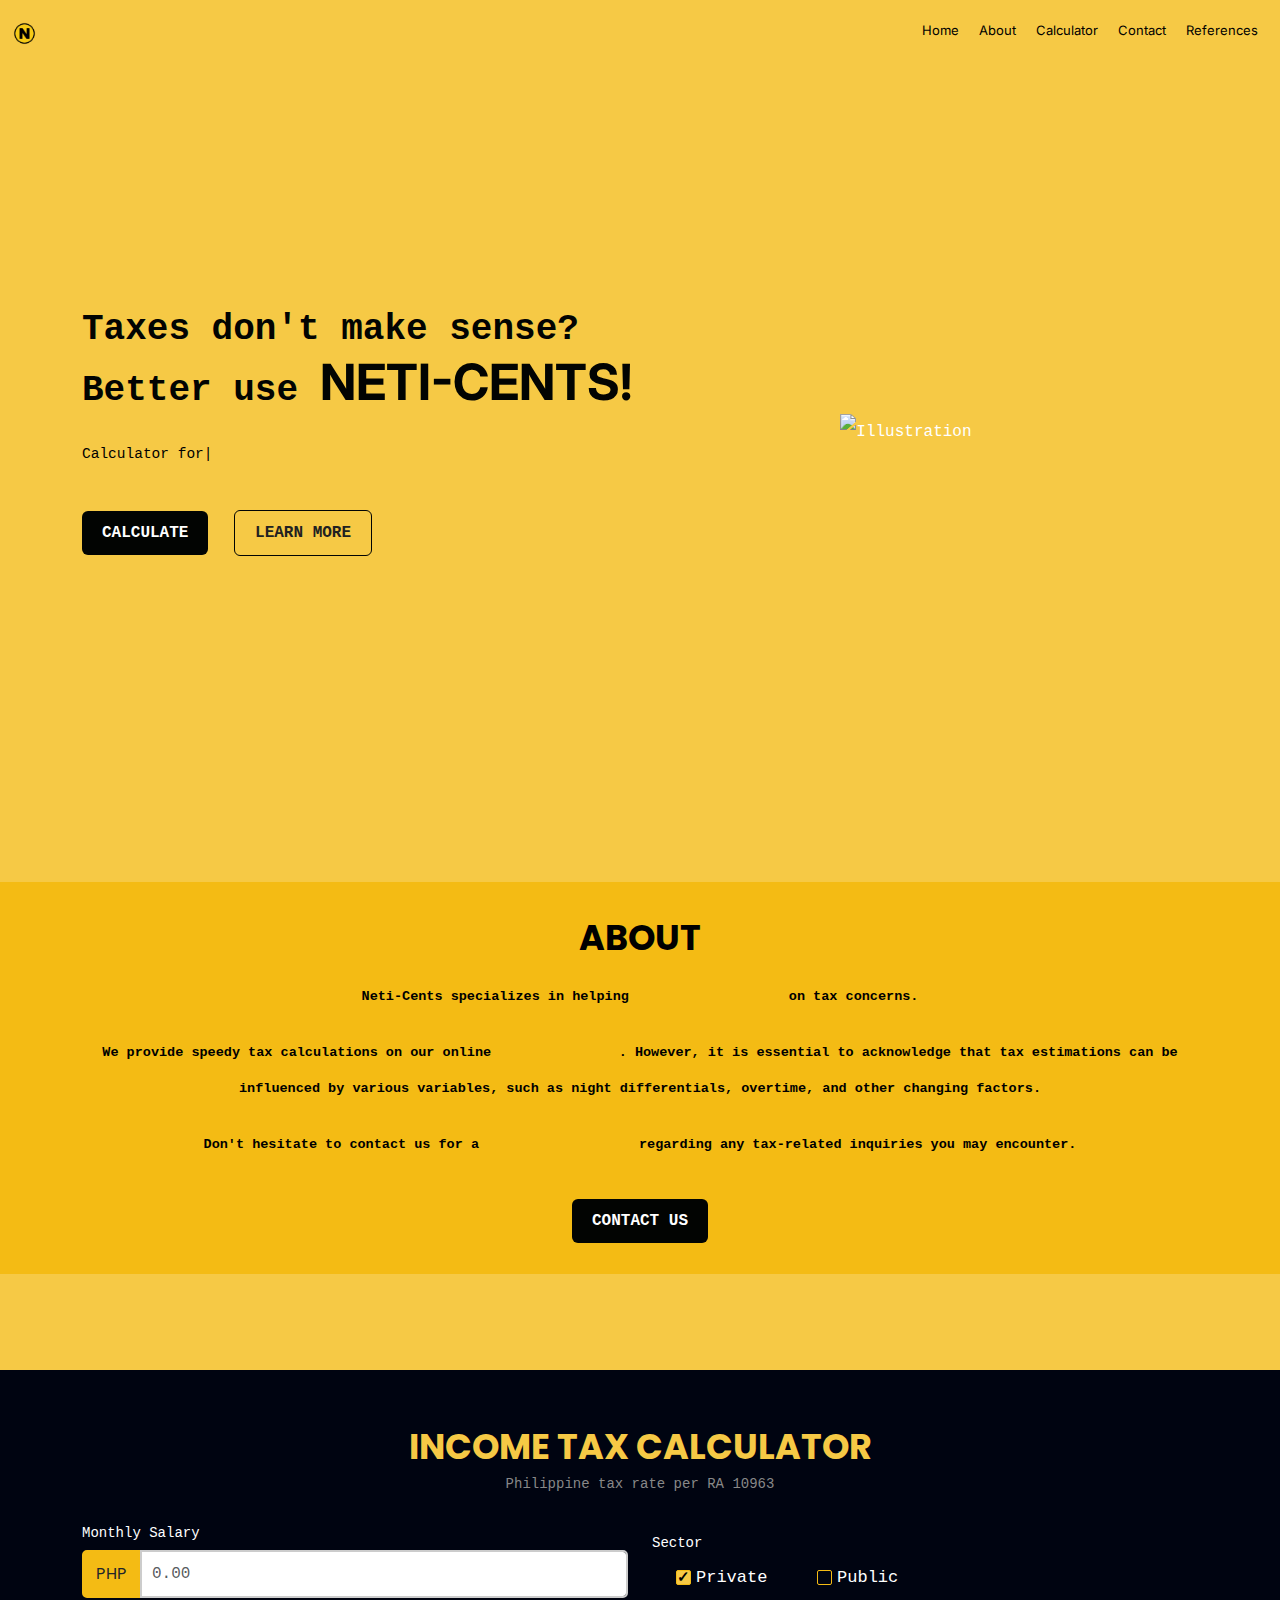
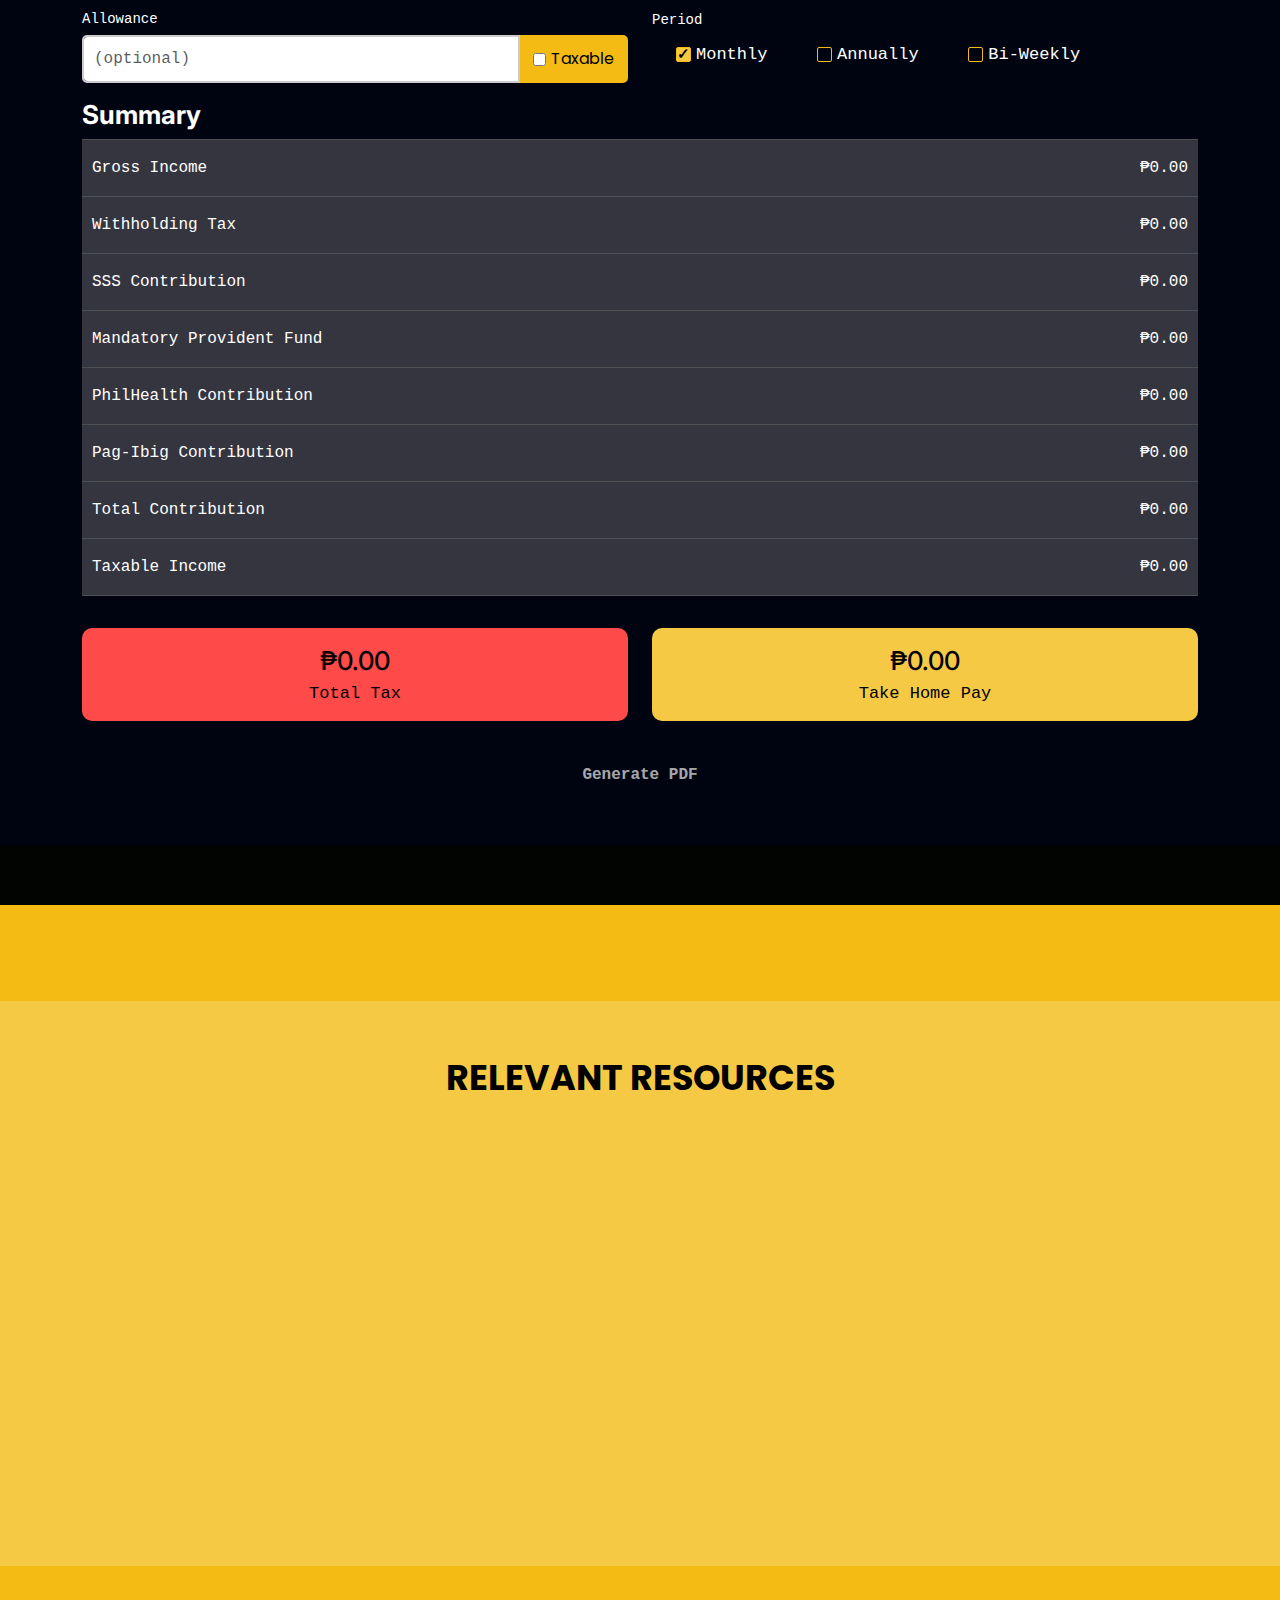
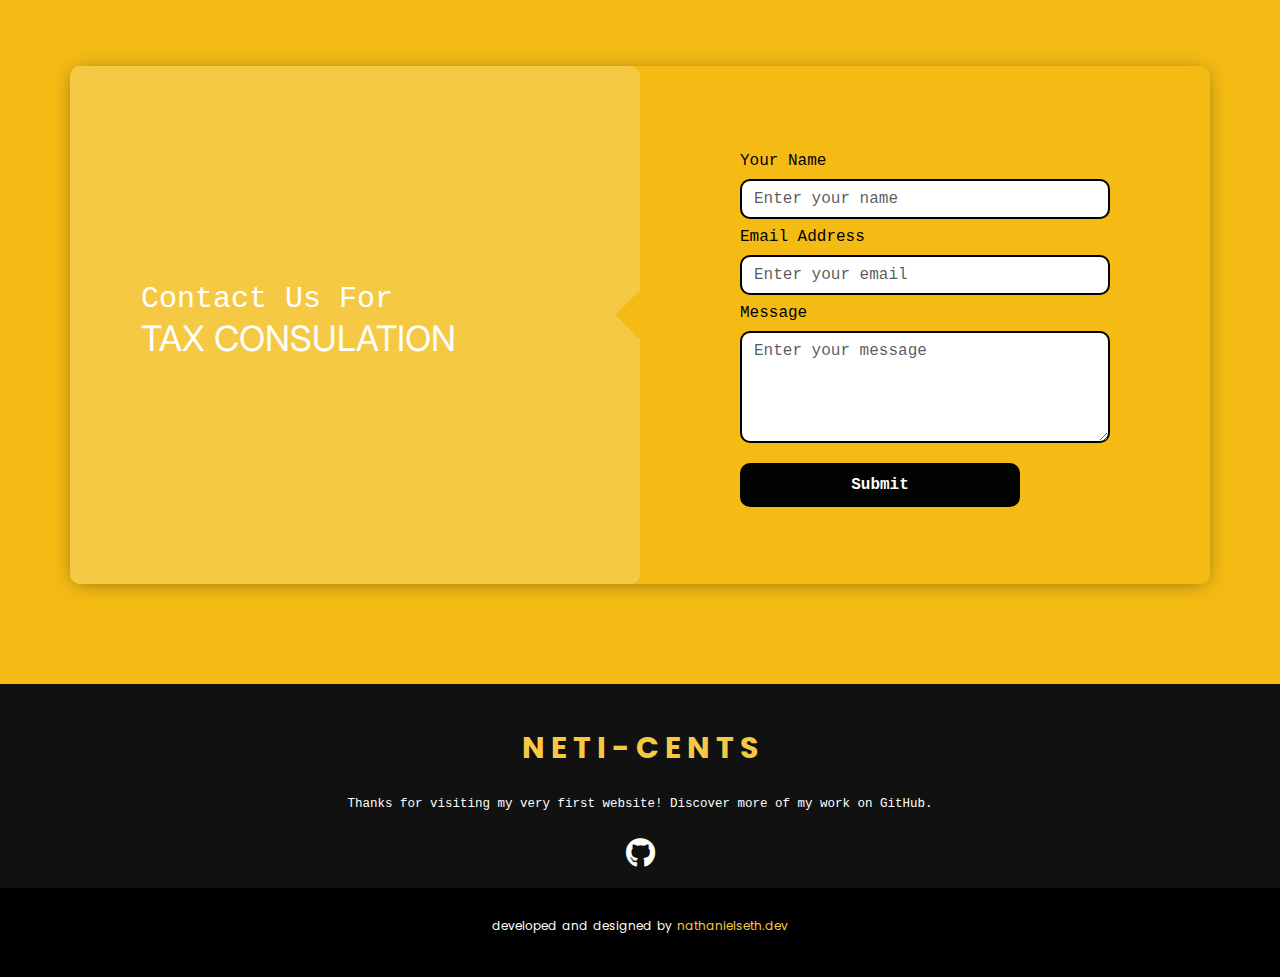
==== commit f0a0b200: "fix hero sec" ====
--- a/index.html
+++ b/index.html
@@ -52,10 +52,10 @@
 
   <!-- Hero Section -->
   <section id="home" class="yellow">
-    <div class="home">
-      <img src="./images/illustration.png" alt="Illustration" class="image illustration" />
+    <div class="home container">
+      <img src="./images/illustration.webp" alt="Illustration" class="image illustration" />
       <div class="row hero-text">
-        <h2>taxes don't make sense?<br>better use <span>NETI-CENTS!</span></h2>
+        <h2>Taxes don't make sense?<br>Better use <span>NETI-CENTS!</span></h2>
         <p class="text-black mt-1 typewriter" id="typewriter-text"></p>
         <div>
           <a href="#income-tax" class="btn btn-custom me-2 animate-on-scroll">CALCULATE</a>
@@ -86,6 +86,11 @@
     </div>
   </section>
 
+  <section class="yellow py-5">
+    <div class="container">
+    </div>
+  </section>
+
 
   <!-- Income Tax Calculator Container -->
   <section id="income-tax" class="tax-container py-5">
@@ -228,13 +233,19 @@
       </div>
   </section>
 
+  <section class="dark-yellow py-5">
+    <div class="container">
+    </div>
+  </section>
+
   <!-- reference section -->
   <section id="relevant-data" class="py-5 text-center yellow">
     <div class="container-fluid">
       <h2 class="title mt-2 text-black">RELEVANT RESOURCES</h2>
       <div class="row mt-4">
-        <div class="col-md-4 mb-4">
-          <div class="resource-box animate-on-scroll">
+
+        <div class="col-md-4 mb-4 animate-on-scroll2">
+          <div class="resource-box">
             <a href="https://www.bir.gov.ph/images/bir_files/internal_communications_1/TRAIN%20matters/RA-10963-RRD.pdf"
               target="_blank">
               <img src="./images/train.png" alt="RA 10963">
@@ -243,8 +254,8 @@
           </div>
         </div>
 
-        <div class="col-md-4 mb-4">
-          <div class="resource-box animate-on-scroll">
+        <div class="col-md-4 mb-4 animate-on-scroll2">
+          <div class="resource-box">
             <a href="https://www.sss.gov.ph/sss/DownloadContent?fileName=CI2022-033.pdf" target="_blank">
               <img src="./images/sss.png" alt="SSS">
               <p class="resource-title">SSS Contribution</p>
@@ -252,8 +263,8 @@
           </div>
         </div>
 
-        <div class="col-md-4 mb-4">
-          <div class="resource-box animate-on-scroll">
+        <div class="col-md-4 mb-4 animate-on-scroll2">
+          <div class="resource-box">
             <a href="https://www.philhealth.gov.ph/partners/employers/ContributionTable_v2.pdf" target="_blank">
               <img src="./images/philhealth.png" alt="PhilHealth">
               <p class="resource-title">PhilHealth Contribution</p>
@@ -261,8 +272,8 @@
           </div>
         </div>
 
-        <div class="col-md-4 mb-4">
-          <div class="resource-box animate-on-scroll">
+        <div class="col-md-4 mb-4 animate-on-scroll2">
+          <div class="resource-box">
             <a href="https://www.pagibigfund.gov.ph/document/pdf/governance/43.1_on_institutional_matters/IRR%20of%20RA%20No.%209679.pdf"
               target="_blank">
               <img src="./images/pag-ibig.png" alt="Pag-IBig">
@@ -271,8 +282,8 @@
           </div>
         </div>
 
-        <div class="col-md-4 mb-4">
-          <div class="resource-box animate-on-scroll">
+        <div class="col-md-4 mb-4 animate-on-scroll2">
+          <div class="resource-box">
             <a href="https://www.gsis.gov.ph/about-us/gsis-laws/republic-act-no-8291/" target="_blank">
               <img src="./images/gsis.png" alt="GSIS">
               <p class="resource-title">GSIS Contribution</p>
@@ -284,7 +295,7 @@
     </div>
   </section>
   <!-- Contact -->
-  <section id="contact" class="py-5 dark-yellow">
+  <section id="contact" class="dark-yellow">
     <div class="container">
       <div class="row single-form">
         <div class="col-lg-6 left">
--- a/styles/styles.css
+++ b/styles/styles.css
@@ -1,63 +1,69 @@
 :root {
-  --font-jmono: 'Jetbrains Mono', monospace;
-  --font-inter: 'Inter';
-  --font-poppins: 'Poppins';
-  --primary-bg-color: #020402;
-  --text-color: white;
-  --highlight-color: #f6c945;
-  --accent-color: #ee4266;
-  --button-hover-bg-color: white;
-  --button-hover-text-color: #000;
-  --box-shadow: 5px 4px 4px rgba(0, 0, 0, 0.25);
+	--font-jmono: "Jetbrains Mono", monospace;
+	--font-inter: "Inter";
+	--font-poppins: "Poppins";
+	--primary-bg-color: #020402;
+	--text-color: white;
+	--highlight-color: #f6c945;
+	--accent-color: #ee4266;
+	--button-hover-bg-color: white;
+	--button-hover-text-color: #000;
+	--box-shadow: 5px 4px 4px rgba(0, 0, 0, 0.25);
 }
 
 .animate-on-scroll {
-  opacity: 0;
-  transform: translateY(20px);
-  transition: opacity 0.8s ease, transform 0.8s ease;
+	opacity: 0;
+	transform: translateY(20px);
+	transition: opacity 0.8s ease, transform 0.8s ease;
+}
+
+.animate-on-scroll2 {
+	opacity: 0;
+	transform: translateY(20px);
+	transition: opacity 0.3s ease, transform 0.3s ease;
 }
 
 .animate-on-scroll.visible {
-  opacity: 1;
-  transform: translateY(0);
+	opacity: 1;
+	transform: translateY(0);
 }
 
 .yellow {
-  background: var(--highlight-color);
+	background: var(--highlight-color);
 }
 
 .dark-yellow {
-  background: #f4bb14;
+	background: #f4bb14;
 }
 
 .tax-container {
-  background: #000411;
-  margin-bottom: 60px;
+	background: #000411;
+	margin-bottom: 60px;
 }
 
 .inter {
-  font-family: var(--font-inter);
-  font-size: 26px;
+	font-family: var(--font-inter);
+	font-size: 26px;
 }
 
 .text-gray {
-  color: #888888;
+	color: #888888;
 }
 
 .text-black {
-  color: var(--primary-bg-color);
+	color: var(--primary-bg-color);
 }
 
 .bold-text {
-  font-weight: 700;
-  margin: 20px;
+	font-weight: 700;
+	margin: 20px;
 }
 
 .white-highlight {
-  background-color: white;
-  padding: 0px 3px;
-  display: inline-block;
-  color: var(--primary-bg-color);
+	background-color: white;
+	padding: 0px 3px;
+	display: inline-block;
+	color: var(--primary-bg-color);
 }
 
 body,
@@ -65,705 +71,720 @@
 h3,
 h4,
 h5 {
-  font-family: var(--font-jmono);
+	font-family: var(--font-jmono);
 }
 
 body {
-  background-color: var(--primary-bg-color);
-  font-style: normal;
-  font-weight: 400;
-  line-height: 36px;
-  margin: 0;
-  color: var(--text-color);
+	background-color: var(--primary-bg-color);
+	font-style: normal;
+	font-weight: 400;
+	line-height: 36px;
+	margin: 0;
+	color: var(--text-color);
 }
 
 h2 {
-  font-weight: 700;
-  font-size: 28px;
-  color: var(--highlight-color);
+	font-weight: 700;
+	font-size: 28px;
+	color: var(--highlight-color);
 }
 
 h4 {
-  margin-bottom: 1rem;
+	margin-bottom: 1rem;
 }
 
 h5 {
-  font-weight: lighter;
-  font-size: 14px;
-  color: var(--highlight-color);
+	font-weight: lighter;
+	font-size: 14px;
+	color: var(--highlight-color);
 }
 
 section {
-  display: flex;
-  justify-content: center;
-  align-items: center;
-  position: relative;
-  padding: 100px 1vw;
+	display: flex;
+	justify-content: center;
+	align-items: center;
+	position: relative;
+	padding: 100px 1vw;
 }
 
 .home {
-  margin-left: 40px;
-  margin-right: 40px;
-  margin-bottom: 40px;
-  display: flex;
-  flex-direction: row-reverse;
-  justify-content: space-between;
-  align-items: center;
-  gap: 40px;
+	margin-left: 40px;
+	margin-right: 40px;
+	margin-bottom: 80px;
+	display: flex;
+	flex-direction: row-reverse;
+	justify-content: space-between;
+	align-items: center;
+	gap: 40px;
+	height: 60dvh;
 }
 
 .home img {
-  width: 40%;
-  height: auto;
-  max-height: 100%;
-  max-width: 100%;
-  margin-right: 100px;
+	width: 45%;
+	height: auto;
+	max-width: 100%;
+	max-height: auto;
+	margin-right: 0px;
 }
 
 #home h2 {
-  font-family: var(--font-inter);
-  font-size: 36px;
-  font-weight: bold;
-  color: var(--primary-bg-color);
-  margin-bottom: 20px;
+	font-family: var(--font-jmono);
+	font-size: 36px;
+	font-weight: bold;
+	color: var(--primary-bg-color);
+	margin-bottom: 20px;
+	white-space: nowrap;
 }
 
 #home h2 span {
-  -webkit-text-fill-color: transparent;
-  -webkit-text-stroke-width: 1.2px;
-  -webkit-text-stroke-color: black;
-  font-size: 50px;
-  font-family: var(--font-poppins);
+	font-size: 50px;
+	font-family: var(--font-inter);
+	white-space: nowrap;
 }
 
 #home .typewriter {
-  font-size: 14.5px;
-  margin-bottom: 38px;
-  z-index: 1;
-  margin-right: 0px;
-  white-space: nowrap;
-  overflow: hidden;
+	font-size: 14.5px;
+	margin-bottom: 38px;
+	z-index: 1;
+	margin-right: 0px;
+	white-space: nowrap;
+	overflow: hidden;
 }
 
 @media (max-width: 884px) {
-  .container {
-    margin-top: 10px;
-    flex-direction: column;
-  }
-  .hero-text {
-    width: 100%;
-    text-align: center;
-  }
-  .hero-text h1 {
-    font-size: 3rem;
-  }
+	.container {
+		margin-top: 10px;
+		flex-direction: column;
+	}
+	.hero-text {
+		width: 100%;
+		text-align: center;
+	}
+	.hero-text h1 {
+		font-size: 3rem;
+	}
 }
 
 .about {
-  margin: 2px;
+	margin: 15px;
+}
+
+#about {
+	font-size: 13.5px;
 }
 
 .neticents {
-  font-size: 100px;
+	font-size: 100px;
 }
 
 @media (max-width: 991px) {
-  #home {
-    padding: 90px 40px 120px;
-  }
-
-  #home h2 {
-    font-size: 30px;
-  }
-
-  #home h2 span {
-    font-size: 40px;
-  }
-
-  #home .typewriter {
-    font-size: 14px;
-  }
-
-  .illustration {
-    width: 100%;
-    max-width: 460px;
-    height: auto;
-    padding-right: 0;
-  }
+	#home {
+		padding: 90px 40px 120px;
+	}
+
+	#home h2 {
+		font-size: 30px;
+		margin-top: 25%;
+	}
+
+	#home h2 span {
+		font-size: 40px;
+	}
+
+	#home .typewriter {
+		font-size: 14px;
+	}
+
+	.illustration {
+		width: 100%;
+		max-width: 460px;
+		height: auto;
+		padding-right: 0;
+	}
 }
 
 @media (max-width: 768px) {
-  #home {
-    padding: 50px 35px 120px;
-  }
-
-  #home h2 {
-    font-size: 0px;
-  }
-
-  #home h2 span {
-    font-size: 35px;
-    -webkit-text-fill-color: black;
-    -webkit-text-stroke-width: 0.3px;
-    color: var(--primary-bg-color);
-  }
-
-  #home .typewriter {
-    font-size: 12px;
-    white-space: nowrap;
-    margin: 20px;
-    margin-top: 0px;
-  }
-
-  .neticents {
-    font-size: 50px;
-  }
-
-  #about {
-    padding: 0px;
-    margin: 0px;
-    font-size: 14px;
-  }
-
-  .footer-content p {
-    font-size: 14px;
-  }
+	#home {
+		display: flex;
+		justify-content: center;
+		align-items: center;
+		height: 100dvh;
+		margin-top: 0;
+		margin-bottom: 0;
+	}
+
+	#home h2 {
+		font-size: 0px;
+	}
+
+	#home h2 span {
+		font-size: 32px;
+		font-weight: bolder;
+		-webkit-text-fill-color: black;
+		-webkit-text-stroke-width: 0.3px;
+		color: var(--primary-bg-color);
+	}
+
+	#home .typewriter {
+		font-size: 12px;
+		white-space: nowrap;
+		margin: 20px;
+		margin-top: 0px;
+	}
+
+	.neticents {
+		font-size: 50px;
+	}
+
+	#about {
+		padding: 0px;
+		margin: 0px;
+		font-size: 14px;
+	}
+
+	.footer-content p {
+		font-size: 14px;
+	}
 }
 
 .row {
-  align-items: center;
-  justify-content: center;
-  display: flex;
+	align-items: center;
+	justify-content: center;
+	display: flex;
 }
 
 .allowance {
-  margin-top: 13px;
+	margin-top: 13px;
 }
 
 .title {
-  font-size: 35px;
-  font-family: var(--font-poppins);
+	font-size: 35px;
+	font-family: var(--font-poppins);
 }
 
 .smaller-label {
-  font-size: 17px;
+	font-size: 17px;
 }
 
 .btn-custom {
-  font-family: var(--font-jmono);
-  font-weight: 550;
-  background-color: var(--primary-bg-color);
-  color: var(--text-color);
-  border: none;
-  padding: 10px 20px;
-  text-decoration: none;
-  transition: background-color 0.3s ease, transform 0.3s ease;
+	font-family: var(--font-jmono);
+	font-weight: 550;
+	background-color: var(--primary-bg-color);
+	color: var(--text-color);
+	border: none;
+	padding: 10px 20px;
+	text-decoration: none;
+	transition: background-color 0.3s ease, transform 0.3s ease;
 }
 
 .btn-custom:hover {
-  background-color: var(--button-hover-bg-color);
-  color: var(--button-hover-text-color);
-  transform: scale(1.05);
-  outline: none;
+	background-color: var(--button-hover-bg-color);
+	color: var(--button-hover-text-color);
+	transform: scale(1.05);
+	outline: none;
 }
 
 .btn-custom2 {
-  font-family: var(--font-jmono);
-  font-weight: 550;
-  background-color: var(--primary-bg-color);
-  color: var(--text-color);
-  border: none;
-  padding: 10px 20px;
-  text-decoration: none;
-  transition: background-color 0.3s ease, transform 0.3s ease;
+	font-family: var(--font-jmono);
+	font-weight: 550;
+	background-color: var(--primary-bg-color);
+	color: var(--text-color);
+	border: none;
+	padding: 10px 20px;
+	text-decoration: none;
+	transition: background-color 0.3s ease, transform 0.3s ease;
 }
 
 .btn-custom2:hover {
-  background-color: var(--button-hover-bg-color);
-  color: var(--button-hover-text-color);
-  transform: scale(1);
-  outline: none;
+	background-color: var(--button-hover-bg-color);
+	color: var(--button-hover-text-color);
+	transform: scale(1);
+	outline: none;
 }
 
 .btn-learn-more {
-  background-color: transparent;
-  border: 1.5px solid var(--primary-bg-color);
-  color: #212121;
+	background-color: transparent;
+	border: 1.5px solid var(--primary-bg-color);
+	color: #212121;
 }
 
 .btn-learn-more:hover {
-  background-color: transparent;
-  color: white;
-  border: 1px solid white;
+	background-color: transparent;
+	color: white;
+	border: 1px solid white;
 }
 
 @media (max-width: 768px) {
-  .btn-custom {
-    margin-left: 0px;
-    font-size: 14px;
-    padding: 8px 16px;
-  }
-  .btn-learn-more {
-    display: none;
-  }
+	.btn-custom {
+		margin-left: 0px;
+		font-size: 14px;
+		padding: 8px 16px;
+	}
+	.btn-learn-more {
+		display: none;
+	}
 }
 
 .navbar {
-  background: var(--highlight-color);
-  display: flex;
-  justify-content: space-between;
-  align-items: center;
+	background: var(--highlight-color);
+	display: flex;
+	justify-content: space-between;
+	align-items: center;
 }
 
 .navbar a.nav-link {
-  font-family: var(--font-inter);
-  font-size: 12px;
-  margin: 0 2px !important;
-  padding: 3px 0px;
-  text-decoration: none;
-  display: inline-block;
+	font-family: var(--font-inter);
+	font-size: 13px;
+	margin: 0 2px !important;
+	padding: 3px 0px;
+	text-decoration: none;
+	display: inline-block;
+	line-height: 14px;
+	padding: 2.5px;
 }
 
 .navbar a.nav-link:hover {
-  color: var(--text-color) !important;
+	color: var(--text-color) !important;
+	background-color: black;
+	transition: background-color 0.1s ease;
 }
 
 .navbar-toggler-icon {
-  background-color: black;
+	background-color: black;
 }
 
 .nav-item {
-  padding-right: 0px;
+	padding-right: 0px;
 }
 
 footer {
-  background: #111;
-  font-family: var(--font-jmono);
-  padding-top: 40px;
-  color: #fff;
-  text-align: center;
+	background: #111;
+	font-family: var(--font-jmono);
+	padding-top: 40px;
+	color: #fff;
+	text-align: center;
 }
 
 .footer-content {
-  display: flex;
-  align-items: center;
-  justify-content: center;
-  flex-direction: column;
-  text-align: center;
+	display: flex;
+	align-items: center;
+	justify-content: center;
+	flex-direction: column;
+	text-align: center;
 }
 
 .footer-content h3 {
-  font-family: var(--font-poppins);
-  color: var(--highlight-color);
-  font-size: 30px;
-  font-weight: 700;
-  text-transform: capitalize;
-  line-height: 3rem;
+	font-family: var(--font-poppins);
+	color: var(--highlight-color);
+	font-size: 30px;
+	font-weight: 700;
+	text-transform: capitalize;
+	line-height: 3rem;
 }
 
 .footer-content p {
-  margin: 10px auto;
-  line-height: 28px;
-  font-size: 12.5px;
+	margin: 10px auto;
+	line-height: 28px;
+	font-size: 12.5px;
 }
 
 .social-link {
-  text-decoration: none;
-  color: #fff;
-  margin: 10px 15px;
+	text-decoration: none;
+	color: #fff;
+	margin: 10px 15px;
 }
 
 .social-link i {
-  font-size: 30px;
-  transition: color 0.4s ease;
+	font-size: 30px;
+	transition: color 0.4s ease;
 }
 
 .social-link:hover i {
-  color: var(--highlight-color);
+	color: var(--highlight-color);
 }
 
 .footer-bottom {
-  background: #000;
-  padding: 20px 0;
-  text-align: center;
+	background: #000;
+	padding: 20px 0;
+	text-align: center;
 }
 
 .footer-bottom p {
-  font-family: var(--font-poppins);
-  font-size: 12px;
-  word-spacing: 2px;
+	font-family: var(--font-poppins);
+	font-size: 12px;
+	word-spacing: 2px;
 }
 
 .footer-bottom span {
-  color: var(--highlight-color);
-  font-weight: 200px;
+	color: var(--highlight-color);
+	font-weight: 200px;
 }
 
 .table-bordered td {
-  border: none;
-  background-color: #353540;
-  padding: 10px;
+	border: none;
+	background-color: #353540;
+	padding: 10px;
 }
 
 .tableAmount {
-  text-align: right;
+	text-align: right;
 }
 
 .tableText {
-  font-size: 16px;
+	font-size: 16px;
 }
 
 .table-text {
-  color: white;
+	color: white;
 }
 
 .rectangle-box {
-  background-color: rgba(0, 0, 0, 0.8);
-  padding: 1px 1px;
-  margin-top: 1rem;
-  margin-bottom: 2rem;
-  text-align: center;
-  box-shadow: none;
-  border-radius: 10px;
+	background-color: rgba(0, 0, 0, 0.8);
+	padding: 1px 1px;
+	margin-top: 1rem;
+	margin-bottom: 2rem;
+	text-align: center;
+	box-shadow: none;
+	border-radius: 10px;
 }
 
 .red-box {
-  background-color: #fe4a49;
+	background-color: #fe4a49;
 }
 
 .green-box {
-  background-color: var(--highlight-color);
+	background-color: var(--highlight-color);
 }
 
 .form-control {
-  border-radius: 0;
+	border-radius: 0;
 }
 
 .input-group-text {
-  border-radius: 0;
+	border-radius: 0;
 }
 
 .form-check {
-  margin-bottom: 0px;
+	margin-bottom: 0px;
 }
 
 .form-check-input {
-  margin: 1px;
-  display: none;
+	margin: 1px;
+	display: none;
 }
 
 .form-check-label {
-  margin-right: 0px;
+	margin-right: 0px;
 }
 
 .form-check-label::before {
-  content: '';
-  display: inline-block;
-  width: 15px;
-  height: 15px;
-  border: 1px solid #f4bb14;
-  border-radius: 2px;
-  margin-right: 5px;
-  vertical-align: middle;
+	content: "";
+	display: inline-block;
+	width: 15px;
+	height: 15px;
+	border: 1px solid #f4bb14;
+	border-radius: 2px;
+	margin-right: 5px;
+	vertical-align: middle;
 }
 
 .form-check-input:checked + .form-check-label::before {
-  content: '\2713'; /* Unicode checkmark character */
-  display: inline-block;
-  width: 15px;
-  height: 15px;
-  border: 1px solid #f4bb14;
-  border-radius: 2px;
-  margin-right: 5px;
-  text-align: center;
-  line-height: 15px;
-  font-size: 15px;
-  font-weight: bolder;
-  background-color: var(--highlight-color);
-  color: #000;
+	content: "\2713"; /* Unicode checkmark character */
+	display: inline-block;
+	width: 15px;
+	height: 15px;
+	border: 1px solid #f4bb14;
+	border-radius: 2px;
+	margin-right: 5px;
+	text-align: center;
+	line-height: 15px;
+	font-size: 15px;
+	font-weight: bolder;
+	background-color: var(--highlight-color);
+	color: #000;
 }
 
 .input-group-text {
-  display: flex;
-  align-items: center;
-}
-
-.input-group-text input[type='checkbox'] {
-  margin-right: 5px;
+	display: flex;
+	align-items: center;
+}
+
+.input-group-text input[type="checkbox"] {
+	margin-right: 5px;
 }
 
 .white-box {
-  background-color: white;
+	background-color: white;
 }
 
 .black-box {
-  background-color: var(--primary-bg-color);
+	background-color: var(--primary-bg-color);
 }
 
 .table-bordered th {
-  background-color: #353540;
-  color: white;
+	background-color: #353540;
+	color: white;
 }
 
 .table-bordered tbody tr {
-  background-color: #2c2c3d;
-  color: white;
+	background-color: #2c2c3d;
+	color: white;
 }
 
 .text-field input.form-control,
 .text-field select.form-select {
-  border: 2px solid #ccc;
-  border-radius: 5px;
-  padding: 10px;
-  transition: border-color 0.3s, box-shadow 0.3s;
+	border: 2px solid #ccc;
+	border-radius: 5px;
+	padding: 10px;
+	transition: border-color 0.3s, box-shadow 0.3s;
 }
 
 .text-field input.form-control:focus,
 .text-field select.form-select:focus {
-  border-color: #f4bb14;
-  box-shadow: 0 0 1px rgba(247, 203, 21, 0.5);
-  border: 2px solid #f4bb14;
+	border-color: #f4bb14;
+	box-shadow: 0 0 1px rgba(247, 203, 21, 0.5);
+	border: 2px solid #f4bb14;
 }
 
 .text-field select.form-select {
-  border-radius: 0;
+	border-radius: 0;
 }
 
 .text-field .input-group-text {
-  font-family: var(--font-poppins);
-  background-color: #f4bb14;
-  border: 2px solid #f4bb14;
-  border-radius: 5px;
-}
-
-.text-field .input-group-text input[type='checkbox'] {
-  margin-right: 5px;
+	font-family: var(--font-poppins);
+	background-color: #f4bb14;
+	border: 2px solid #f4bb14;
+	border-radius: 5px;
+}
+
+.text-field .input-group-text input[type="checkbox"] {
+	margin-right: 5px;
 }
 
 .text-field .input-group-text .taxableCheck {
-  font-family: var(--font-poppins);
-  color: #000;
+	font-family: var(--font-poppins);
+	color: #000;
 }
 
 .no-focus-effect:focus {
-  border-color: initial;
-  box-shadow: none;
-  border-width: initial;
+	border-color: initial;
+	box-shadow: none;
+	border-width: initial;
 }
 
 .black-link {
-  color: white;
-  text-decoration: underline;
-  text-decoration-skip-ink: auto;
+	color: white;
+	text-decoration: underline;
+	text-decoration-skip-ink: auto;
 }
 
 .white-link:hover {
-  text-decoration: underline;
-  text-decoration-skip-ink: auto;
+	text-decoration: underline;
+	text-decoration-skip-ink: auto;
 }
 
 #btn-back-to-top {
-  position: fixed;
-  bottom: 20px;
-  right: 20px;
-  display: none;
-  background-color: #fff;
-  border-radius: 50%;
-  border: none;
-  transition: background-color 0.3s ease;
+	position: fixed;
+	bottom: 20px;
+	right: 20px;
+	display: none;
+	background-color: #fff;
+	border-radius: 50%;
+	border: none;
+	transition: background-color 0.3s ease;
 }
 
 #btn-back-to-top:hover {
-  background-color: #e5ab00;
+	background-color: #e5ab00;
 }
 
 #btn-back-to-top i.fas.fa-arrow-up {
-  color: black;
-  font-size: 18px;
+	color: black;
+	font-size: 18px;
 }
 
 .data-boxes-container {
-  display: flex;
-  justify-content: space-between;
-  gap: 10px;
+	display: flex;
+	justify-content: space-between;
+	gap: 10px;
 }
 
 .data-box {
-  background-color: #353540;
-  padding: 0px;
-  width: 80%;
-  margin: 5px;
-  margin: 10px;
+	background-color: #353540;
+	padding: 0px;
+	width: 80%;
+	margin: 5px;
+	margin: 10px;
 }
 
 .data-box h3 {
-  font-size: 24px;
-  margin: 12px;
+	font-size: 24px;
+	margin: 12px;
 }
 
 .data-box p {
-  font-size: 16px;
-  margin: 10px;
+	font-size: 16px;
+	margin: 10px;
 }
 
 .typewriter-text {
-  overflow: hidden;
-  margin: 0 auto;
-  letter-spacing: 0.15em;
-  margin-bottom: 22px;
+	overflow: hidden;
+	margin: 0 auto;
+	letter-spacing: 0.15em;
+	margin-bottom: 22px;
 }
 
 #typewriter-text::after {
-  content: '|';
-  animation: blink-caret 0.7s infinite alternate;
+	content: "|";
+	animation: blink-caret 0.7s infinite alternate;
 }
 
 @keyframes blink-caret {
-  0%,
-  100% {
-    opacity: 1;
-  }
-  50% {
-    opacity: 0;
-  }
+	0%,
+	100% {
+		opacity: 1;
+	}
+	50% {
+		opacity: 0;
+	}
 }
 
 @media (max-width: 768px) and (max-width: 991px) {
-  .image {
-    display: none;
-  }
-  .right i {
-    top: -52px;
-    transform: rotate(90deg);
-    left: 50%;
-  }
+	.image {
+		display: none;
+	}
+	.right i {
+		top: -52px;
+		transform: rotate(90deg);
+		left: 50%;
+	}
 }
 
 .resource-box {
-  background-color: #f4bb14;
-  border: 2px solid black;
-  padding: 5px;
-  border-radius: 10px;
-  text-align: center;
-  transition: transform 0.3s ease;
+	background-color: #f4bb14;
+	border: 2px solid black;
+	padding: 5px;
+	border-radius: 10px;
+	text-align: center;
+	transition: transform 0.3s ease;
 }
 
 .resource-box:hover {
-  background-color: white;
-  transform: scale(1.05);
-  cursor: pointer;
+	background-color: white;
+	transform: scale(1.05);
+	cursor: pointer;
 }
 
 .resource-box img {
-  border-radius: 10px;
-  max-width: 130px;
-  height: auto;
-  margin-bottom: 10px;
+	border-radius: 10px;
+	max-width: 130px;
+	height: auto;
+	margin-bottom: 10px;
 }
 
 .resource-title {
-  font-size: 18px;
-  font-size: bold;
+	font-size: 18px;
+	font-size: bold;
 }
 
 .resource-box a {
-  font-family: var(--font-poppins);
-  text-decoration: underline black;
-  color: black;
+	font-family: var(--font-poppins);
+	text-decoration: underline black;
+	color: black;
 }
 
 .form-area {
-  padding-top: 5%;
+	padding-top: 5%;
 }
 
 .row.single-form {
-  box-shadow: 0 2px 20px -5px rgba(0, 0, 0, 0.5);
-  border-radius: 10px;
+	box-shadow: 0 2px 20px -5px rgba(0, 0, 0, 0.5);
+	border-radius: 10px;
 }
 
 .left {
-  background-color: var(--highlight-color);
-  padding: 215px 71px;
-  border-radius: 10px;
+	background-color: var(--highlight-color);
+	padding: 215px 71px;
+	border-radius: 10px;
 }
 
 .left h2 {
-  font-family: var(--font-jmono);
-  color: var(--primary-bg-color);
-  font-size: 30px;
-  font-weight: lighter;
+	font-family: var(--font-jmono);
+	color: var(--primary-bg-color);
+	font-size: 30px;
+	font-weight: lighter;
 }
 
 .left h2 span {
-  font-family: var(--font-inter);
-  color: white;
-  font-size: 35px;
-  font-weight: bolder;
+	font-family: var(--font-inter);
+	color: white;
+	font-size: 35px;
+	font-weight: bolder;
 }
 
 .right {
-  color: black;
-  padding: 70px 100px;
-  position: relative;
+	color: black;
+	padding: 70px 100px;
+	position: relative;
 }
 .right i {
-  position: absolute;
-  font-size: 80px;
-  left: -27px;
-  top: 40%;
-  color: #f4bb14;
+	position: absolute;
+	font-size: 80px;
+	left: -27px;
+	top: 40%;
+	color: #f4bb14;
 }
 .contact-control {
-  border: 2px solid black;
-  border-radius: 10px;
+	border: 2px solid black;
+	border-radius: 10px;
 }
 
 .contact-control:focus {
-  border: 2px solid black;
-  border-radius: 10px;
+	border: 2px solid black;
+	border-radius: 10px;
 }
 
 .right button {
-  border: none;
-  border-radius: 0;
-  background-color: var(--primary-bg-color);
-  width: 280px;
-  border-radius: 10px;
-  display: inline-block;
-  font-size: 16px;
-  margin-top: 20px;
-
-  font-family: var(--font-jmono);
-  font-weight: 550;
-  border: none;
-  padding: 10px 20px;
-  text-decoration: none;
-  transition: background-color 0.3s ease, transform 0.3s ease;
+	border: none;
+	border-radius: 0;
+	background-color: var(--primary-bg-color);
+	width: 280px;
+	border-radius: 10px;
+	display: inline-block;
+	font-size: 16px;
+	margin-top: 20px;
+
+	font-family: var(--font-jmono);
+	font-weight: 550;
+	border: none;
+	padding: 10px 20px;
+	text-decoration: none;
+	transition: background-color 0.3s ease, transform 0.3s ease;
 }
 .right button:hover {
-  background-color: var(--button-hover-bg-color);
-  color: var(--button-hover-text-color);
-  outline: none;
+	background-color: var(--button-hover-bg-color);
+	color: var(--button-hover-text-color);
+	outline: none;
 }
 
 @media (max-width: 767px) {
-  .left {
-    padding: 90px 15px;
-    text-align: center;
-  }
-  .left h2 {
-    font-size: 25px;
-  }
-  .right {
-    padding: 25px;
-  }
-  .right i {
-    top: -52px;
-    transform: rotate(90deg);
-    left: 45%;
-  }
-  .right button {
-    width: 150px;
-    padding: 12px 0;
-  }
-}
+	.left {
+		padding: 90px 15px;
+		text-align: center;
+	}
+	.left h2 {
+		font-size: 25px;
+	}
+	.right {
+		padding: 25px;
+	}
+	.right i {
+		top: -52px;
+		transform: rotate(90deg);
+		left: 45%;
+	}
+	.right button {
+		width: 150px;
+		padding: 12px 0;
+	}
+}
